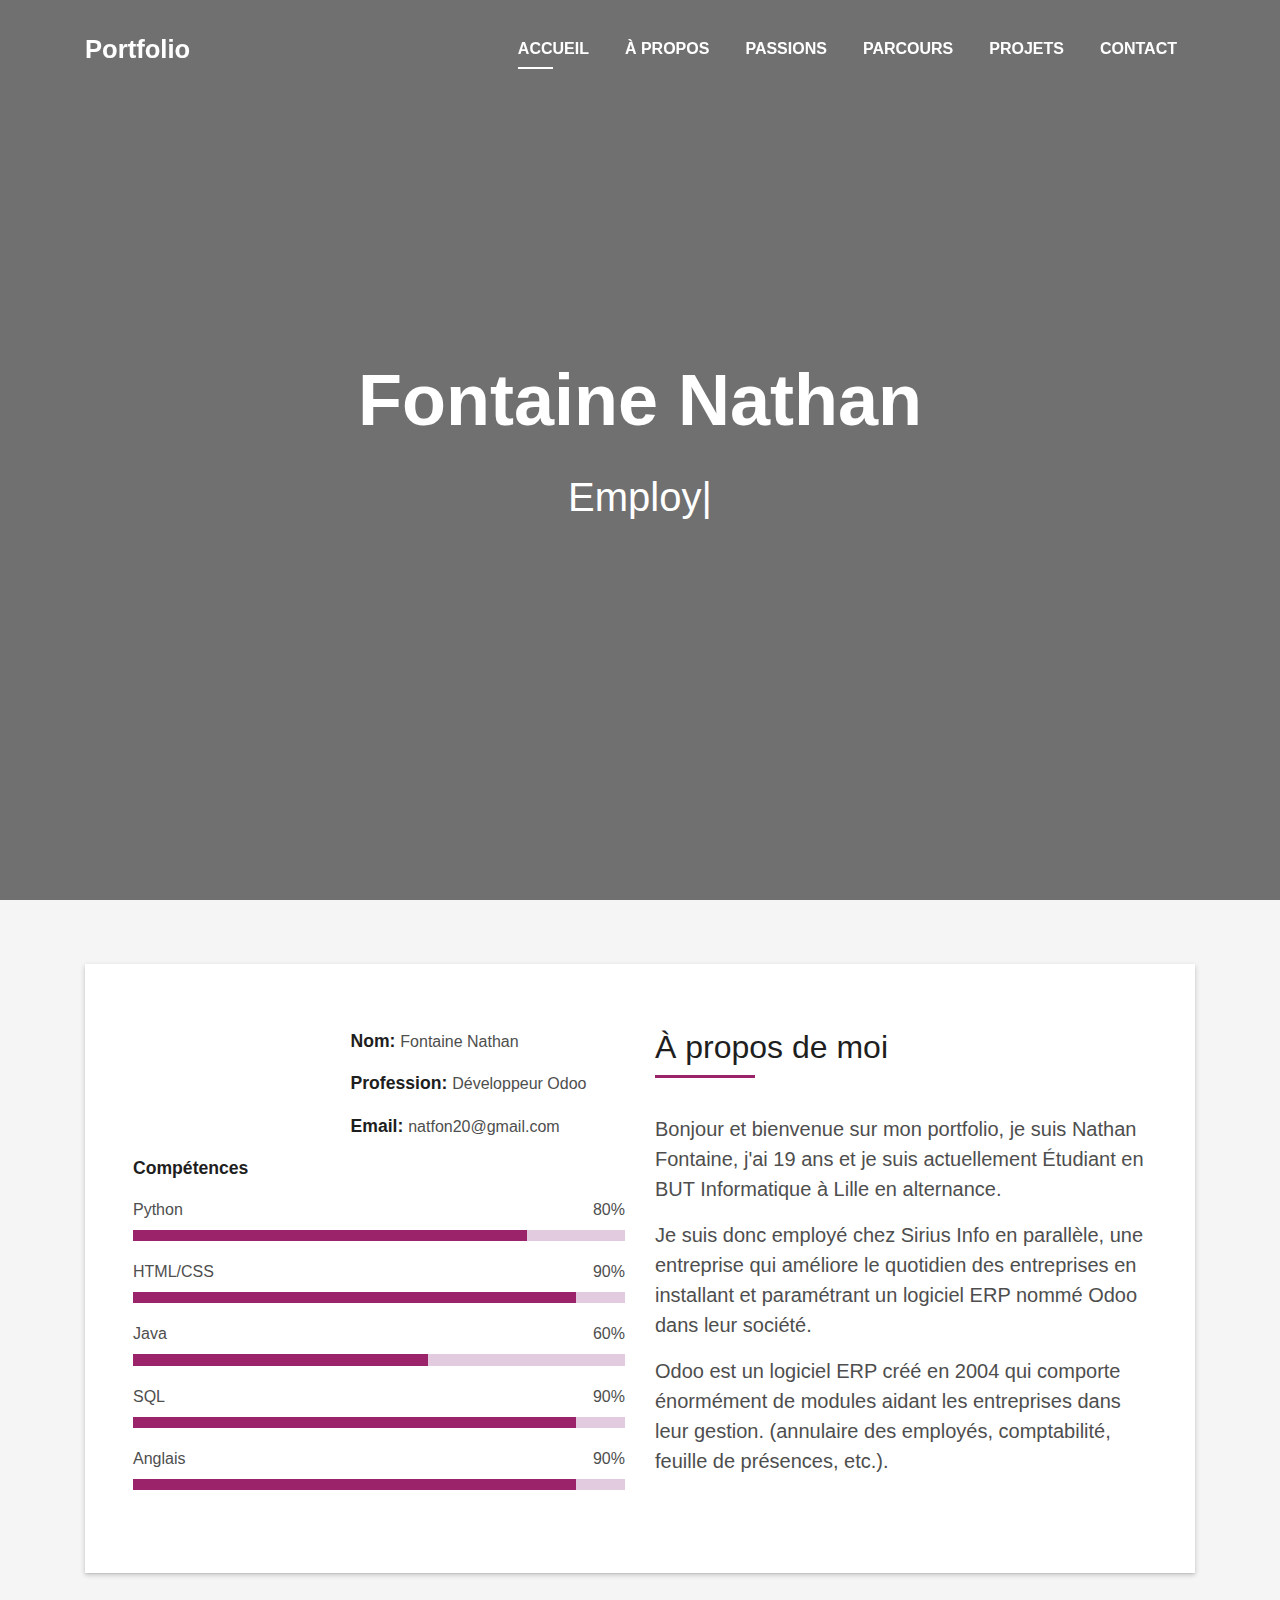
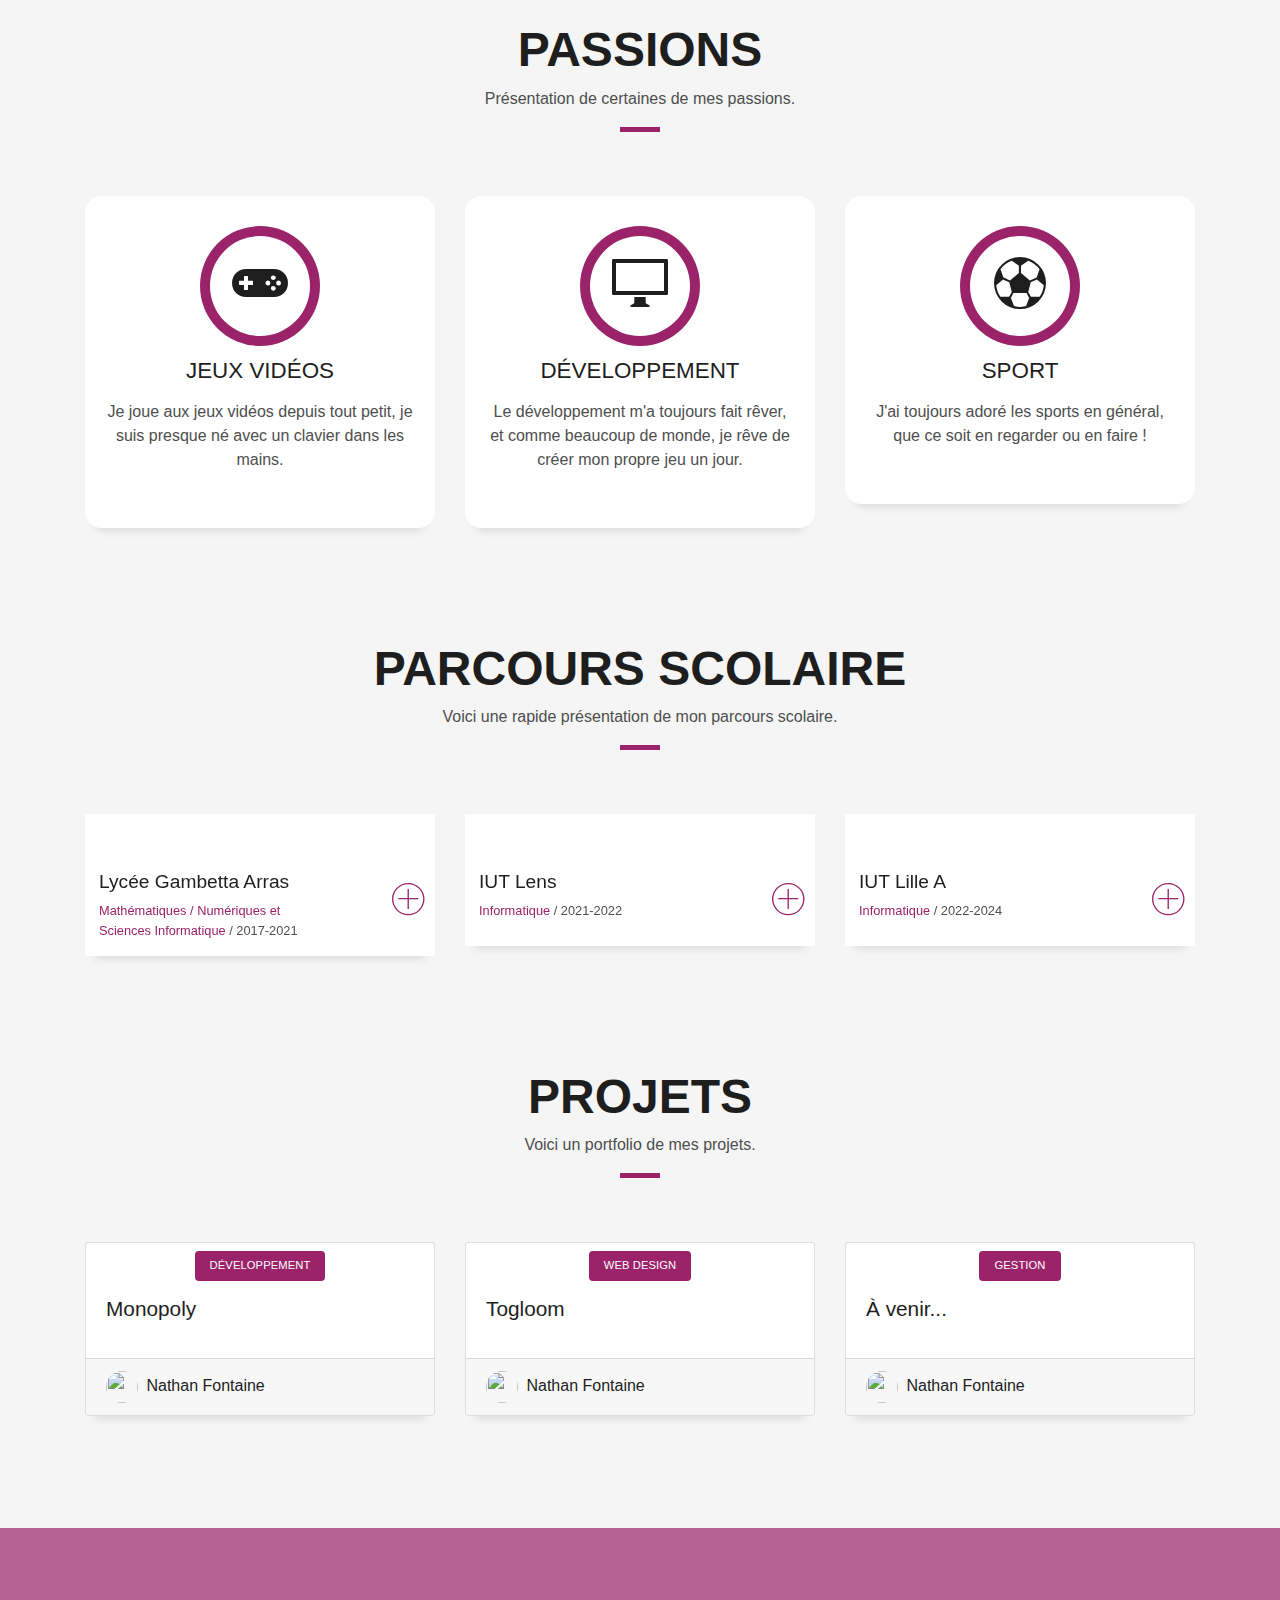
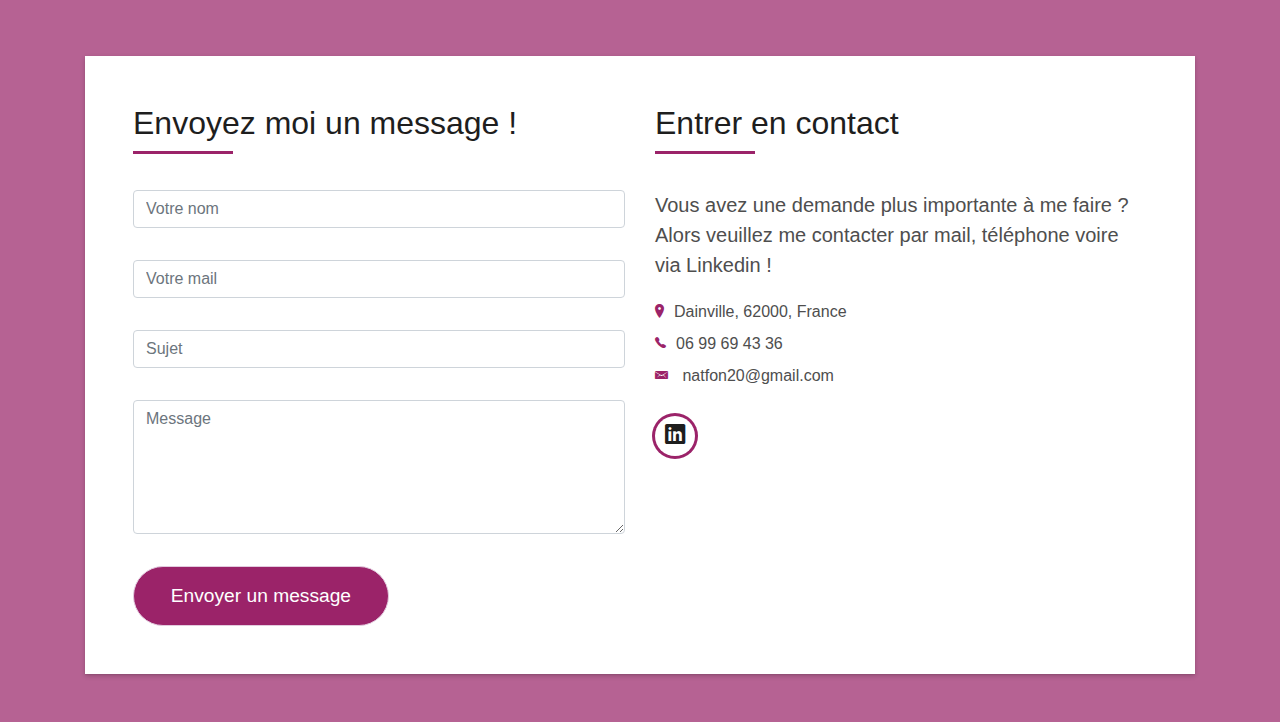
==== index.html @ 6828db35 "l" ====
<!DOCTYPE html>
<html lang="en">
<head>
  <meta charset="utf-8">
  <title>DevFolio Bootstrap Template</title>
  <meta content="width=device-width, initial-scale=1.0" name="viewport">
  <meta content="" name="keywords">
  <meta content="" name="description">

  <!-- Favicons -->
  <link href="img/favicon.png" rel="icon">
  <link href="img/apple-touch-icon.png" rel="apple-touch-icon">

  <!-- Bootstrap CSS File -->
  <link href="lib/bootstrap/css/bootstrap.min.css" rel="stylesheet">

  <!-- Libraries CSS Files -->
  <link href="lib/font-awesome/css/font-awesome.min.css" rel="stylesheet">
  <link href="lib/animate/animate.min.css" rel="stylesheet">
  <link href="lib/ionicons/css/ionicons.min.css" rel="stylesheet">
  <link href="lib/owlcarousel/assets/owl.carousel.min.css" rel="stylesheet">
  <link href="lib/lightbox/css/lightbox.min.css" rel="stylesheet">

  <!-- Main Stylesheet File -->
  <link href="css/style.css" rel="stylesheet">

  <!-- =======================================================
    Theme Name: DevFolio
    Theme URL: https://bootstrapmade.com/devfolio-bootstrap-portfolio-html-template/
    Author: BootstrapMade.com
    License: https://bootstrapmade.com/license/
  ======================================================= -->
</head>

<body id="page-top">

  <!--/ Nav Star /-->
  <nav class="navbar navbar-b navbar-trans navbar-expand-md fixed-top" id="mainNav">
    <div class="container">
      <a class="navbar-brand js-scroll" href="#page-top">Portfolio</a>
      <button class="navbar-toggler collapsed" type="button" data-toggle="collapse" data-target="#navbarDefault"
        aria-controls="navbarDefault" aria-expanded="false" aria-label="Toggle navigation">
        <span></span>
        <span></span>
        <span></span>
      </button>
      <div class="navbar-collapse collapse justify-content-end" id="navbarDefault">
        <ul class="navbar-nav">
          <li class="nav-item">
            <a class="nav-link js-scroll active" href="#home">Accueil</a>
          </li>
          <li class="nav-item">
            <a class="nav-link js-scroll" href="#about">À Propos</a>
          </li>
          <li class="nav-item">
            <a class="nav-link js-scroll" href="#service">Passions</a>
          </li>
          <li class="nav-item">
            <a class="nav-link js-scroll" href="#work">Parcours</a>
          </li>
          <li class="nav-item">
            <a class="nav-link js-scroll" href="#blog">Projets</a>
          </li>
          <li class="nav-item">
            <a class="nav-link js-scroll" href="#contact">Contact</a>
          </li>
        </ul>
      </div>
    </div>
  </nav>
  <!--/ Nav End /-->

  <!--/ Intro Skew Star /-->
  <div id="home" class="intro route bg-image" style="background-image: url(https://cdn.discordapp.com/attachments/1031648174995148841/1063215469194133614/zyro-image.png)">
    <div class="overlay-itro"></div>
    <div class="intro-content display-table">
      <div class="table-cell">
        <div class="container">
          <!--<p class="display-6 color-d">Hello, world!</p>-->
          <h1 class="intro-title mb-4">Fontaine Nathan</h1>
          <p class="intro-subtitle"><span class="text-slider-items">Employé chez Sirius Info,Développeur Back / Front sur Odoo,Étudiant en BUT Informatique</span><strong class="text-slider"></strong></p>
          <!-- <p class="pt-3"><a class="btn btn-primary btn js-scroll px-4" href="#about" role="button">Learn More</a></p> -->
        </div>
      </div>
    </div>
  </div>
  <!--/ Intro Skew End /-->

  <section id="about" class="about-mf sect-pt4 route">
    <div class="container">
      <div class="row">
        <div class="col-sm-12">
          <div class="box-shadow-full">
            <div class="row">
              <div class="col-md-6">
                <div class="row">
                  <div class="col-sm-6 col-md-5">
                    <div class="about-img">
                      <img src="https://cdn.discordapp.com/attachments/1031648174995148841/1062897314458509394/image.png" class="img-fluid rounded b-shadow-a" alt="">
                    </div>
                  </div>
                  <div class="col-sm-6 col-md-7">
                    <div class="about-info">
                      <p><span class="title-s">Nom: </span> <span>Fontaine Nathan</span></p>
                      <p><span class="title-s">Profession: </span> <span>Développeur Odoo</span></p>
                      <p><span class="title-s">Email: </span> <span>natfon20@gmail.com</span></p>
                    </div>
                  </div>
                </div>
                <div class="skill-mf">
                  <p class="title-s">Compétences</p>
                  <span>Python</span> <span class="pull-right">80%</span>
                  <div class="progress">
                    <div class="progress-bar" role="progressbar" style="width: 80%;" aria-valuenow="85" aria-valuemin="0"
                      aria-valuemax="100"></div>
                  </div>
                  <span>HTML/CSS</span> <span class="pull-right">90%</span>
                  <div class="progress">
                    <div class="progress-bar" role="progressbar" style="width: 90%" aria-valuenow="75" aria-valuemin="0"
                      aria-valuemax="100"></div>
                  </div>
                  <span>Java</span> <span class="pull-right">60%</span>
                  <div class="progress">
                    <div class="progress-bar" role="progressbar" style="width: 60%" aria-valuenow="50" aria-valuemin="0"
                      aria-valuemax="100"></div>
                  </div>
                  <span>SQL</span> <span class="pull-right">90%</span>
                  <div class="progress">
                    <div class="progress-bar" role="progressbar" style="width: 90%" aria-valuenow="90" aria-valuemin="0"
                      aria-valuemax="100"></div>
                  </div>
                  <span>Anglais</span> <span class="pull-right">90%</span>
                  <div class="progress">
                    <div class="progress-bar" role="progressbar" style="width: 90%" aria-valuenow="90" aria-valuemin="0"
                      aria-valuemax="100"></div>
                  </div>
                </div>
              </div>
              <div class="col-md-6">
                <div class="about-me pt-4 pt-md-0">
                  <div class="title-box-2">
                    <h5 class="title-left">
                      À propos de moi
                    </h5>
                  </div>
                  <p class="lead">
                    Bonjour et bienvenue sur mon portfolio, 
                    je suis Nathan Fontaine, j'ai 19 ans et je suis actuellement
                    Étudiant en BUT Informatique à Lille en alternance. 
                  </p>
                  <p class="lead">
                    Je suis donc employé chez Sirius Info en parallèle, une entreprise
                    qui améliore le quotidien des entreprises en installant et
                    paramétrant un logiciel ERP nommé Odoo dans leur société.
                  </p>
                  <p class="lead">
                    Odoo est un logiciel ERP créé en 2004 qui comporte énormément de
                    modules aidant les entreprises dans leur gestion. (annulaire des employés,
                    comptabilité, feuille de présences, etc.).
                  </p>
                </div>
              </div>
            </div>
          </div>
        </div>
      </div>
    </div>
  </section>

  <!--/ Section Services Star /-->
  <section id="service" class="services-mf route">
    <div class="container">
      <div class="row">
        <div class="col-sm-12">
          <div class="title-box text-center">
            <h3 class="title-a">
              Passions
            </h3>
            <p class="subtitle-a">
              Présentation de certaines de mes passions.
            </p>
            <div class="line-mf"></div>
          </div>
        </div>
      </div>
      <div class="row">
        <div class="col-md-4">
          <div class="service-box">
            <div class="service-ico">
              <span class="ico-circle"><i class="ion-ios-game-controller-a"></i></span>
            </div>
            <div class="service-content">
              <h2 class="s-title">Jeux vidéos</h2>
              <p class="s-description text-center">
                Je joue aux jeux vidéos depuis tout petit, 
                je suis presque né avec un clavier dans les mains.
              </p>
            </div>
          </div>
        </div>
        <div class="col-md-4">
          <div class="service-box">
            <div class="service-ico">
              <span class="ico-circle"><i class="ion-monitor"></i></span>
            </div>
            <div class="service-content">
              <h2 class="s-title">Développement</h2>
              <p class="s-description text-center">
                Le développement m'a toujours fait rêver, et comme beaucoup de monde,
                je rêve de créer mon propre jeu un jour.
              </p>
            </div>
          </div>
        </div>
        <div class="col-md-4">
          <div class="service-box">
            <div class="service-ico">
              <span class="ico-circle"><i class="ion-ios-football"></i></span>
            </div>
            <div class="service-content">
              <h2 class="s-title">Sport</h2>
              <p class="s-description text-center">
                J'ai toujours adoré les sports en général, que ce soit en regarder
                ou en faire !
              </p>
            </div>
          </div>
        </div>
      </div>
    </div>
  </section>
  <!--/ Section Services End /-->

  <!--/ Section Portfolio Star /-->
  <section id="work" class="portfolio-mf sect-pt4 route">
    <div class="container">
      <div class="row">
        <div class="col-sm-12">
          <div class="title-box text-center">
            <h3 class="title-a">
              Parcours Scolaire
            </h3>
            <p class="subtitle-a">
              Voici une rapide présentation de mon parcours scolaire.
            </p>
            <div class="line-mf"></div>
          </div>
        </div>
      </div>
      <div class="row">
        <div class="col-md-4">
          <div class="work-box">
            <a href="https://img.20mn.fr/-ZqCqYw8QwS3grLnc9WmMik/1200x768_lycee-gambetta-arras-calais" data-lightbox="gallery-mf">
              <div class="work-img">
                <img src="https://img.20mn.fr/-ZqCqYw8QwS3grLnc9WmMik/1200x768_lycee-gambetta-arras-calais" alt="" class="img-fluid">
              </div>
              <div class="work-content">
                <div class="row">
                  <div class="col-sm-8">
                    <h2 class="w-title">Lycée Gambetta Arras</h2>
                    <div class="w-more">
                      <span class="w-ctegory">Mathématiques / Numériques et Sciences Informatique</span> / <span class="w-date">2017-2021</span>
                    </div>
                  </div>
                  <div class="col-sm-4">
                    <div class="w-like">
                      <span class="ion-ios-plus-outline"></span>
                    </div>
                  </div>
                </div>
              </div>
            </a>
          </div>
        </div>
        <div class="col-md-4">
          <div class="work-box">
            <a href="https://imgs.search.brave.com/FTv7Il92l93I2EyMqjix-lIztiDOAu_Pe4kvJMWkixw/rs:fit:1200:759:1/g:ce/aHR0cHM6Ly9sdmRu/ZW5nLnJvc3NlbGNk/bi5uZXQvc2l0ZXMv/ZGVmYXVsdC9maWxl/cy9kcGlzdHlsZXNf/djIvZW5hXzE2Xzlf/ZXh0cmFfYmlnLzIw/MTkvMTAvMjkvbm9k/ZV82NTgzMTAvNDIw/ODQyMjUvcHVibGlj/LzIwMTkvMTAvMjkv/Qjk3MjE0MDM1Njda/LjFfMjAxOTEwMjkx/NDIxNTdfMDAwJTJC/RzNTRVBWMkhNLjMt/MC5qcGc_aXRvaz1Y/MUZ2cGRuYzE1NzIz/NTUzNzE" data-lightbox="gallery-mf">
              <div class="work-img">
                <img src="https://imgs.search.brave.com/FTv7Il92l93I2EyMqjix-lIztiDOAu_Pe4kvJMWkixw/rs:fit:1200:759:1/g:ce/aHR0cHM6Ly9sdmRu/ZW5nLnJvc3NlbGNk/bi5uZXQvc2l0ZXMv/ZGVmYXVsdC9maWxl/cy9kcGlzdHlsZXNf/djIvZW5hXzE2Xzlf/ZXh0cmFfYmlnLzIw/MTkvMTAvMjkvbm9k/ZV82NTgzMTAvNDIw/ODQyMjUvcHVibGlj/LzIwMTkvMTAvMjkv/Qjk3MjE0MDM1Njda/LjFfMjAxOTEwMjkx/NDIxNTdfMDAwJTJC/RzNTRVBWMkhNLjMt/MC5qcGc_aXRvaz1Y/MUZ2cGRuYzE1NzIz/NTUzNzE" alt="" class="img-fluid">
              </div>
              <div class="work-content">
                <div class="row">
                  <div class="col-sm-8">
                    <h2 class="w-title">IUT Lens</h2>
                    <div class="w-more">
                      <span class="w-ctegory">Informatique</span> / <span class="w-date">2021-2022</span>
                    </div>
                  </div>
                  <div class="col-sm-4">
                    <div class="w-like">
                      <span class="ion-ios-plus-outline"></span>
                    </div>
                  </div>
                </div>
              </div>
            </a>
          </div>
        </div>
        <div class="col-md-4">
          <div class="work-box">
            <a href="https://imgs.search.brave.com/XkQW5483k-RhORF0cvmTSHYy7cONCKfYchQ3ZoWZWO8/rs:fit:766:398:1/g:ce/aHR0cHM6Ly9hbm51/YWlyZS1lY29sZXMt/c2FudGUtc29jaWFs/LmFkZWNjb21lZGlj/YWwuZnIvdXBsb2Fk/cy9hbGxfcGhvdG8v/NTI4LmpwZw" data-lightbox="gallery-mf">
              <div class="work-img">
                <img src="https://imgs.search.brave.com/XkQW5483k-RhORF0cvmTSHYy7cONCKfYchQ3ZoWZWO8/rs:fit:766:398:1/g:ce/aHR0cHM6Ly9hbm51/YWlyZS1lY29sZXMt/c2FudGUtc29jaWFs/LmFkZWNjb21lZGlj/YWwuZnIvdXBsb2Fk/cy9hbGxfcGhvdG8v/NTI4LmpwZw" alt="" class="img-fluid">
              </div>
              <div class="work-content">
                <div class="row">
                  <div class="col-sm-8">
                    <h2 class="w-title">IUT Lille A</h2>
                    <div class="w-more">
                      <span class="w-ctegory">Informatique</span> / <span class="w-date">2022-2024</span>
                    </div>
                  </div>
                  <div class="col-sm-4">
                    <div class="w-like">
                      <span class="ion-ios-plus-outline"></span>
                    </div>
                  </div>
                </div>
              </div>
            </a>
          </div>
        </div>
      </div>
    </div>
  </section>
  <!--/ Section Portfolio End /-->


  <!--/ Section Blog Star /-->
  <section id="blog" class="blog-mf sect-pt4 route">
    <div class="container">
      <div class="row">
        <div class="col-sm-12">
          <div class="title-box text-center">
            <h3 class="title-a">
              Projets
            </h3>
            <p class="subtitle-a">
              Voici un portfolio de mes projets.
            </p>
            <div class="line-mf"></div>
          </div>
        </div>
      </div>
      <div class="row">
        <div class="col-md-4">
          <div class="card card-blog">
            <div class="card-img">
              <a href="https://www.youtube.com/watch?v=dQw4w9WgXcQ"><img src="https://c4.wallpaperflare.com/wallpaper/936/580/47/game-monopoly-wallpaper-preview.jpg" alt="" class="img-fluid"></a>
            </div>
            <div class="card-body">
              <div class="card-category-box">
                <div class="card-category">
                  <h6 class="category">Développement</h6>
                </div>
              </div>
              <h3 class="card-title"><a href="https://www.youtube.com/watch?v=dQw4w9WgXcQ">Monopoly</a></h3>
              <p class="card-description">
                
              </p>
            </div>
            <div class="card-footer">
              <div class="post-author">
                <a href="#">
                  <img src="https://cdn.discordapp.com/attachments/1031648174995148841/1062897314458509394/image.png" alt="" class="avatar rounded-circle">
                  <span class="author">Nathan Fontaine</span>
                </a>
              </div>
            </div>
          </div>
        </div>
        <div class="col-md-4">
          <div class="card card-blog">
            <div class="card-img">
              <a href="https://www.youtube.com/watch?v=dQw4w9WgXcQ"><img src="https://cdn.discordapp.com/attachments/1031648174995148841/1063234528795164702/Untitled.png" alt="" class="img-fluid"></a>
            </div>
            <div class="card-body">
              <div class="card-category-box">
                <div class="card-category">
                  <h6 class="category">Web Design</h6>
                </div>
              </div>
              <h3 class="card-title"><a href="https://www.youtube.com/watch?v=dQw4w9WgXcQ">Togloom</a></h3>
              <p class="card-description">
                
              </p>
            </div>
            <div class="card-footer">
              <div class="post-author">
                <a href="#">
                  <img src="https://cdn.discordapp.com/attachments/1031648174995148841/1062897314458509394/image.png" alt="" class="avatar rounded-circle">
                  <span class="author">Nathan Fontaine</span>
                </a>
              </div>
            </div>
          </div>
        </div>
        <div class="col-md-4">
          <div class="card card-blog">
            <div class="card-img">
              <a href="https://www.youtube.com/watch?v=dQw4w9WgXcQ"><img src="https://static.nationalgeographic.fr/files/styles/image_3200/public/8cfb252101c546c0b9897b8b794e1304.jpeg?w=1600&h=900" alt="" class="img-fluid"></a>
            </div>
            <div class="card-body">
              <div class="card-category-box">
                <div class="card-category">
                  <h6 class="category">Gestion</h6>
                </div>
              </div>
              <h3 class="card-title"><a href="https://www.youtube.com/watch?v=dQw4w9WgXcQ">À venir...</a></h3>
              <p class="card-description">
                
              </p>
            </div>
            <div class="card-footer">
              <div class="post-author">
                <a href="#">
                  <img src="https://cdn.discordapp.com/attachments/1031648174995148841/1062897314458509394/image.png" alt="" class="avatar rounded-circle">
                  <span class="author">Nathan Fontaine</span>
                </a>
              </div>
            </div>
          </div>
        </div>
      </div>
    </div>
  </section>
  <!--/ Section Blog End /-->

  <!--/ Section Contact-Footer Star /-->
  <section class="paralax-mf footer-paralax bg-image sect-mt4 route" style="background-image: url(https://wallpapers.com/images/hd/minecraft-steve-in-grass-field-hd-c0tnn1a90t8nbk38.jpg)">
    <div class="overlay-mf"></div>
    <div class="container">
      <div class="row">
        <div class="col-sm-12">
          <div class="contact-mf">
            <div id="contact" class="box-shadow-full">
              <div class="row">
                <div class="col-md-6">
                  <div class="title-box-2">
                    <h5 class="title-left">
                      Envoyez moi un message !
                    </h5>
                  </div>
                  <div>
                      <form action="" method="post" role="form" class="contactForm">
                      <div id="sendmessage">Votre message a été envoyé, merci !</div>
                      <div id="errormessage"></div>
                      <div class="row">
                        <div class="col-md-12 mb-3">
                          <div class="form-group">
                            <input type="text" name="name" class="form-control" id="name" placeholder="Votre nom" data-rule="minlen:4" data-msg="Veuillez entrer au moins 4 caractères" />
                            <div class="validation"></div>
                          </div>
                        </div>
                        <div class="col-md-12 mb-3">
                          <div class="form-group">
                            <input type="email" class="form-control" name="email" id="email" placeholder="Votre mail" data-rule="email" data-msg="Veuillez entrer un mail valide" />
                            <div class="validation"></div>
                          </div>
                        </div>
                        <div class="col-md-12 mb-3">
                            <div class="form-group">
                              <input type="text" class="form-control" name="subject" id="subject" placeholder="Sujet" data-rule="minlen:4" data-msg="Veuillez entrer au moins 8 caractères" />
                              <div class="validation"></div>
                            </div>
                        </div>
                        <div class="col-md-12 mb-3">
                          <div class="form-group">
                            <textarea class="form-control" name="message" rows="5" data-rule="required" data-msg="Veuillez écrire quelque chose" placeholder="Message"></textarea>
                            <div class="validation"></div>
                          </div>
                        </div>
                        <div class="col-md-12">
                          <button type="submit" class="button button-a button-big button-rouded">Envoyer un message</button>
                        </div>
                      </div>
                    </form>
                  </div>
                </div>
                <div class="col-md-6">
                  <div class="title-box-2 pt-4 pt-md-0">
                    <h5 class="title-left">
                      Entrer en contact
                    </h5>
                  </div>
                  <div class="more-info">
                    <p class="lead">
                      Vous avez une demande plus importante à me faire ?
                      Alors veuillez me contacter par mail, téléphone voire via Linkedin !
                    </p>
                    <ul class="list-ico">
                      <li><span class="ion-ios-location"></span>Dainville, 62000, France</li>
                      <li><span class="ion-ios-telephone"></span>06 99 69 43 36</li>
                      <li><span class="ion-email"></span> natfon20@gmail.com</li>
                    </ul>
                  </div>
                  <div class="socials">
                    <ul>
                      <li><a href="https://www.linkedin.com/in/nathan-fontaine-027906228/"><span class="ico-circle"><i class="ion-social-linkedin"></i></span></a></li>
                    </ul>
                  </div>
                </div>
              </div>
            </div>
          </div>
        </div>
      </div>
    </div>
  </section>
  <!--/ Section Contact-footer End /-->

  <a href="#" class="back-to-top"><i class="fa fa-chevron-up"></i></a>
  <div id="preloader"></div>

  <!-- JavaScript Libraries -->
  <script src="lib/jquery/jquery.min.js"></script>
  <script src="lib/jquery/jquery-migrate.min.js"></script>
  <script src="lib/popper/popper.min.js"></script>
  <script src="lib/bootstrap/js/bootstrap.min.js"></script>
  <script src="lib/easing/easing.min.js"></script>
  <script src="lib/counterup/jquery.waypoints.min.js"></script>
  <script src="lib/counterup/jquery.counterup.js"></script>
  <script src="lib/owlcarousel/owl.carousel.min.js"></script>
  <script src="lib/lightbox/js/lightbox.min.js"></script>
  <script src="lib/typed/typed.min.js"></script>
  <!-- Contact Form JavaScript File -->
  <script src="contactform/contactform.js"></script>

  <!-- Template Main Javascript File -->
  <script src="js/main.js"></script>

</body>
</html>
---- css/style.css ----
/*
  Theme Name: DevFolio
  Theme URL: https://bootstrapmade.com/devfolio-bootstrap-portfolio-html-template/
  Author: BootstrapMade.com
  License: https://bootstrapmade.com/license/
*/

/*======================================
//--//-->   STYLES GENERALES
======================================*/

body {
  background-color: #f5f5f5;
  color: #4e4e4e;
}

h1,
h2,
h3,
h4,
h5,
h6 {
  color: #1e1e1e;
}

a {
  color: #1e1e1e;
  transition: all 0.5s ease-in-out;
}

a:hover {
  color: #9b2369;
  text-decoration: none;
  transition: all 0.5s ease-in-out;
}

.p-r {
  position: relative;
}

.color-a {
  color: #9b2369;
}

.color-d {
  color: #f5f5f5;
}

.color-text-a {
  color: #4e4e4e;
}

.box-shadow,
.paralax-mf,
.service-box,
.work-box,
.card-blog {
  box-shadow: 0 13px 8px -10px rgba(0, 0, 0, 0.1);
}

.box-shadow-a,
.button:hover {
  box-shadow: 0 0 0 4px #e2cbde;
}

.display-5 {
  font-size: 2.5rem;
  font-weight: 300;
  line-height: 1.1;
}

.display-6 {
  font-size: 2rem;
  font-weight: 300;
  line-height: 1.1;
}

.avatar {
  width: 32px;
  height: 32px;
  margin-right: 4px;
  overflow: hidden;
}

.bg-image {
  background-repeat: no-repeat;
  background-attachment: fixed;
  background-size: cover;
  background-position: center center;
}

.overlay-mf {
  background-color: #9b2369;
}

.overlay-mf {
  position: absolute;
  top: 0;
  left: 0px;
  padding: 0;
  height: 100%;
  width: 100%;
  opacity: .7;
}

.paralax-mf {
  position: relative;
  padding: 8rem 0;
}

.display-table {
  width: 100%;
  height: 100%;
  display: table;
}

.table-cell {
  display: table-cell;
  vertical-align: middle;
}

/*--/ Sections /--*/

.sect-4 {
  padding: 4rem 0;
}

.sect-pt4 {
  padding-top: 4rem;
}

.sect-mt4 {
  margin-top: 4rem;
}

/*--/ Title s /--*/

.title-s {
  font-weight: 600;
  color: #1e1e1e;
  font-size: 1.1rem;
}

/*--/ Title A /--*/

.title-box {
  margin-bottom: 4rem;
}

.title-a {
  font-size: 3rem;
  font-weight: bold;
  text-transform: uppercase;
}

.subtitle-a {
  color: #4e4e4e;
}

.line-mf {
  width: 40px;
  height: 5px;
  background-color: #9b2369;
  margin: 0 auto;
}

/*--/ Title Left /--*/

.title-box-2 {
  margin-bottom: 3rem;
}

.title-left {
  font-size: 2rem;
  position: relative;
}

.title-left:before {
  content: '';
  position: absolute;
  height: 3px;
  background-color: #9b2369;
  width: 100px;
  bottom: -12px;
}

/*------/ Box /------*/

.box-pl2 {
  padding-left: 2rem;
}

.box-shadow-full {
  padding: 3rem 1.25rem;
  position: relative;
  background-color: #fff;
  margin-bottom: 3rem;
  z-index: 2;
  box-shadow: 0 1px 1px 0 rgba(0, 0, 0, 0.06), 0 2px 5px 0 rgba(0, 0, 0, 0.2);
}

/*------/ Socials /------*/

.socials {
  padding: 1.5rem 0;
}

.socials ul li {
  display: inline-block;
}

.socials .ico-circle {
  height: 40px;
  width: 40px;
  font-size: 1.7rem;
  border-radius: 50%;
  line-height: 1.4;
  margin: 0 15px 0 0;
  box-shadow: 0 0 0 3px #9b2369;
  transition: all 500ms ease;
}

.socials .ico-circle:hover {
  background-color: #9b2369;
  color: #fff;
  box-shadow: 0 0 0 3px #e2cbde;
  transition: all 500ms ease;
}

/*------/ Ul resect /------*/

.ul-resect,
.socials ul,
.list-ico,
.blog-wrapper .post-meta ul,
.box-comments .list-comments,
.widget-sidebar .list-sidebar,
.widget-tags ul {
  list-style: none;
  padding-left: 0;
  margin-bottom: 0;
}

.list-ico {
  line-height: 2;
}

.list-ico span {
  color: #9b2369;
  margin-right: 10px;
}

/*------/ Ico Circle /------*/

.ico-circle {
  height: 100px;
  width: 100px;
  font-size: 2rem;
  border-radius: 50%;
  line-height: 1.55;
  margin: 0 auto;
  text-align: center;
  box-shadow: 0 0 0 10px #9b2369;
  display: block;
}

/*------/ Owl Carousel /------*/

.owl-theme .owl-dots {
  text-align: center;
  margin-top: 18px;
}

.owl-theme .owl-dots .owl-dot {
  display: inline-block;
}

.owl-theme .owl-dots .owl-dot span {
  width: 18px;
  height: 7px;
  margin: 5px 5px;
  background: #e2cbde;
  border: 0px solid #e2cbde;
  display: block;
  transition: all 0.6s ease-in-out;
  cursor: pointer;
}

.owl-theme .owl-dots .owl-dot:hover span {
  background-color: #e2cbde;
}

.owl-theme .owl-dots .owl-dot.active span {
  background-color: #1B1B1B;
  width: 25px;
}

/*--/ Scrolltop s /--*/

.scrolltop-mf {
  position: relative;
  display: none;
}

.scrolltop-mf span {
  z-index: 999;
  position: fixed;
  width: 42px;
  height: 42px;
  background-color: #9b2369;
  opacity: .7;
  font-size: 1.6rem;
  line-height: 1.5;
  text-align: center;
  color: #fff;
  top: auto;
  left: auto;
  right: 30px;
  bottom: 50px;
  cursor: pointer;
  border-radius: 50%;
}

/* Back to top button */

.back-to-top {
  position: fixed;
  display: none;
  background: #9b2369;
  color: #fff;
  width: 44px;
  height: 44px;
  text-align: center;
  line-height: 1;
  font-size: 16px;
  border-radius: 50%;
  right: 15px;
  bottom: 15px;
  transition: background 0.5s;
  z-index: 11;
}

.back-to-top i {
  padding-top: 12px;
  color: #fff;
}

/* Prelaoder */

#preloader {
  position: fixed;
  top: 0;
  left: 0;
  right: 0;
  bottom: 0;
  z-index: 9999;
  overflow: hidden;
  background: #fff;
}

#preloader:before {
  content: "";
  position: fixed;
  top: calc(50% - 30px);
  left: calc(50% - 30px);
  border: 6px solid #f2f2f2;
  border-top: 6px solid #9b2369;
  border-radius: 50%;
  width: 60px;
  height: 60px;
  -webkit-animation: animate-preloader 1s linear infinite;
  animation: animate-preloader 1s linear infinite;
}

@-webkit-keyframes animate-preloader {
  0% {
    -webkit-transform: rotate(0deg);
    transform: rotate(0deg);
  }

  100% {
    -webkit-transform: rotate(360deg);
    transform: rotate(360deg);
  }
}

@keyframes animate-preloader {
  0% {
    -webkit-transform: rotate(0deg);
    transform: rotate(0deg);
  }

  100% {
    -webkit-transform: rotate(360deg);
    transform: rotate(360deg);
  }
}

/*======================================
//--//-->   NAVBAR
======================================*/

.navbar-b {
  transition: all .5s ease-in-out;
  background-color: transparent;
  padding-top: 1.563rem;
  padding-bottom: 1.563rem;
}

.navbar-b.navbar-reduce {
  box-shadow: 0px 6px 9px 0px rgba(0, 0, 0, 0.06);
}

.navbar-b.navbar-trans .nav-item,
.navbar-b.navbar-reduce .nav-item {
  position: relative;
  padding-right: 10px;
  padding-left: 0;
}

.navbar-b.navbar-trans .nav-link,
.navbar-b.navbar-reduce .nav-link {
  color: #fff;
  text-transform: uppercase;
  font-weight: 600;
}

.navbar-b.navbar-trans .nav-link:before,
.navbar-b.navbar-reduce .nav-link:before {
  content: '';
  position: absolute;
  margin-left: 0px;
  width: 0%;
  bottom: 0;
  left: 0;
  height: 2px;
  transition: all 500ms ease;
}

.navbar-b.navbar-trans .nav-link:hover,
.navbar-b.navbar-reduce .nav-link:hover {
  color: #1B1B1B;
}

.navbar-b.navbar-trans .nav-link:hover:before,
.navbar-b.navbar-reduce .nav-link:hover:before {
  width: 35px;
}

.navbar-b.navbar-trans .show > .nav-link:before,
.navbar-b.navbar-trans .active > .nav-link:before,
.navbar-b.navbar-trans .nav-link.show:before,
.navbar-b.navbar-trans .nav-link.active:before,
.navbar-b.navbar-reduce .show > .nav-link:before,
.navbar-b.navbar-reduce .active > .nav-link:before,
.navbar-b.navbar-reduce .nav-link.show:before,
.navbar-b.navbar-reduce .nav-link.active:before {
  width: 35px;
}

.navbar-b.navbar-trans .nav-link:before {
  background-color: #fff;
}

.navbar-b.navbar-trans .nav-link:hover {
  color: #fff;
}

.navbar-b.navbar-trans .show > .nav-link,
.navbar-b.navbar-trans .active > .nav-link,
.navbar-b.navbar-trans .nav-link.show,
.navbar-b.navbar-trans .nav-link.active {
  color: #fff;
}

.navbar-b.navbar-reduce {
  transition: all .5s ease-in-out;
  background-color: #fff;
  padding-top: 15px;
  padding-bottom: 15px;
}

.navbar-b.navbar-reduce .nav-link {
  color: #9b2369;
}

.navbar-b.navbar-reduce .nav-link:before {
  background-color: #9b2369;
}

.navbar-b.navbar-reduce .nav-link:hover {
  color: #9b2369;
}

.navbar-b.navbar-reduce .show > .nav-link,
.navbar-b.navbar-reduce .active > .nav-link,
.navbar-b.navbar-reduce .nav-link.show,
.navbar-b.navbar-reduce .nav-link.active {
  color: #9b2369;
}

.navbar-b.navbar-reduce .navbar-brand {
  color: #9b2369;
}

.navbar-b.navbar-reduce .navbar-toggler span {
  background-color: #1B1B1B;
}

.navbar-b .navbar-brand {
  color: #fff;
  font-size: 1.6rem;
  font-weight: 600;
}

.navbar-b .navbar-nav .dropdown-item.show .dropdown-menu,
.navbar-b .dropdown.show .dropdown-menu,
.navbar-b .dropdown-btn.show .dropdown-menu {
  -webkit-transform: translate3d(0px, 0px, 0px);
  transform: translate3d(0px, 0px, 0px);
  visibility: visible !important;
}

.navbar-b .dropdown-menu {
  margin: 1.12rem 0 0;
  border-radius: 0;
}

.navbar-b .dropdown-menu .dropdown-item {
  padding: .7rem 1.7rem;
  transition: all 500ms ease;
}

.navbar-b .dropdown-menu .dropdown-item:hover {
  background-color: #9b2369;
  color: #fff;
  transition: all 500ms ease;
}

.navbar-b .dropdown-menu .dropdown-item.active {
  background-color: #9b2369;
}

/*--/ Hamburger Navbar /--*/

.navbar-toggler {
  position: relative;
}

.navbar-toggler:focus,
.navbar-toggler:active {
  outline: 0;
}

.navbar-toggler span {
  display: block;
  background-color: #fff;
  height: 3px;
  width: 25px;
  margin-top: 4px;
  margin-bottom: 4px;
  -webkit-transform: rotate(0deg);
  transform: rotate(0deg);
  left: 0;
  opacity: 1;
}

.navbar-toggler span:nth-child(1),
.navbar-toggler span:nth-child(3) {
  transition: -webkit-transform .35s ease-in-out;
  transition: transform .35s ease-in-out;
  transition: transform .35s ease-in-out, -webkit-transform .35s ease-in-out;
}

.navbar-toggler:not(.collapsed) span:nth-child(1) {
  position: absolute;
  left: 12px;
  top: 10px;
  -webkit-transform: rotate(135deg);
  transform: rotate(135deg);
  opacity: 0.9;
}

.navbar-toggler:not(.collapsed) span:nth-child(2) {
  height: 12px;
  visibility: hidden;
  background-color: transparent;
}

.navbar-toggler:not(.collapsed) span:nth-child(3) {
  position: absolute;
  left: 12px;
  top: 10px;
  -webkit-transform: rotate(-135deg);
  transform: rotate(-135deg);
  opacity: 0.9;
}

/*======================================
//--//-->   INTRO
======================================*/

.intro {
  height: 100vh;
  position: relative;
  color: #fff;
}

.intro .intro-content {
  text-align: center;
  position: absolute;
}

.intro .overlay-itro {
  background-color: rgba(0, 0, 0, 0.6);
  position: absolute;
  top: 0;
  left: 0px;
  padding: 0;
  height: 100%;
  width: 100%;
  opacity: .9;
}

.intro .intro-title {
  color: #fff;
  font-weight: 600;
  font-size: 3rem;
}

.intro .intro-subtitle {
  font-size: 1.5rem;
  font-weight: 300;
}

.intro .text-slider-items {
  display: none;
}

.intro-single {
  height: 350px;
}

.intro-single .intro-content {
  margin-top: 30px;
}

.intro-single .intro-title {
  text-transform: uppercase;
  font-size: 3rem;
}

.intro-single .breadcrumb {
  background-color: transparent;
  color: #9b2369;
}

.intro-single .breadcrumb .breadcrumb-item:before {
  color: #e2cbde;
}

.intro-single .breadcrumb .breadcrumb-item.active {
  color: #e2cbde;
}

.intro-single .breadcrumb a {
  color: #fff;
}

/*======================================
//--//-->   ABOUT
======================================*/

.about-mf .box-shadow-full {
  padding-top: 4rem;
  padding-bottom: 4rem;
}

.about-mf .about-img {
  margin-bottom: 2rem;
}

.about-mf .about-img img {
  margin-left: 10px;
}

.skill-mf span {
  color: #4e4e4e;
}

.skill-mf .progress {
  background-color: #e2cbde;
  margin: .5rem 0 1.2rem 0;
  border-radius: 0;
  height: .7rem;
}

.skill-mf .progress .progress-bar {
  height: .7rem;
  background-color: #9b2369;
}

/*======================================
//--//-->   SERVICES
======================================*/

.service-box {
  background-color: #fff;
  padding: 2.5rem 1.3rem;
  border-radius: 1rem;
  margin-bottom: 3rem;
}

.service-box:hover .ico-circle {
  transition: all 500ms ease;
  color: #fff;
  background-color: #9b2369;
  box-shadow: 0 0 0 10px #e2cbde;
}

.service-box .service-ico {
  margin-bottom: 1rem;
  color: #1e1e1e;
}

.service-box .ico-circle {
  transition: all 500ms ease;
  font-size: 4rem;
}

.service-box .s-title {
  font-size: 1.4rem;
  text-transform: uppercase;
  text-align: center;
  padding: .4rem 0;
}

.service-box .s-description {
  color: #4e4e4e;
}

/*======================================
//--//-->   COUNTER
======================================*/

.counter-box {
  color: #fff;
  text-align: center;
}

.counter-ico {
  margin-bottom: 1rem;
}

.counter-ico .ico-circle {
  height: 60px;
  width: 60px;
  line-height: 1.8;
  box-shadow: 0 0 0 10px #e2cbde;
}

.counter-num .counter {
  font-size: 2rem;
  margin-bottom: 0;
}

/*======================================
//--//-->   PORTFOLIO
======================================*/

.work-box {
  margin-bottom: 3rem;
  -webkit-backface-visibility: hidden;
  backface-visibility: hidden;
  background-color: #fff;
}

.work-box:hover img {
  -webkit-transform: scale(1.3);
  transform: scale(1.3);
}

.work-img {
  display: block;
  overflow: hidden;
}

.work-img img {
  transition: all 1s;
}

.work-content {
  padding: 2rem 3% 1rem 4%;
}

.work-content .w-more {
  color: #4e4e4e;
  font-size: .8rem;
}

.work-content .w-more .w-ctegory {
  color: #9b2369;
}

.work-content .w-like {
  font-size: 2.5rem;
  color: #9b2369;
  float: right;
}

.work-content .w-like a {
  color: #9b2369;
}

.work-content .w-like .num-like {
  font-size: .7rem;
}

.w-title {
  font-size: 1.2rem;
}

/*======================================
//--//-->   TESTIMONIALS
======================================*/

.testimonials .owl-carousel .owl-item img {
  width: auto;
}

.testimonial-box {
  color: #fff;
  text-align: center;
}

.testimonial-box .author-test {
  margin-top: 1rem;
}

.testimonial-box .author-test img {
  margin: 0 auto;
}

.testimonial-box .author {
  color: #fff;
  text-transform: uppercase;
  font-weight: 600;
  margin: 1rem 0;
  display: block;
  font-size: 1.4rem;
}

.testimonial-box .comit {
  font-size: 2rem;
  color: #9b2369;
  background-color: #fff;
  width: 52px;
  height: 52px;
  display: block;
  margin: 0 auto;
  border-radius: 50%;
  line-height: 1.6;
}

/*======================================
//--//-->   BLOG
======================================*/

.card-blog .card-body {
  position: relative;
}

.card-blog .card-category-box {
  position: absolute;
  text-align: center;
  top: -16px;
  left: 15px;
  right: 15px;
  line-height: 25px;
  overflow: hidden;
}

.card-blog .card-category {
  display: inline-block;
  color: #fff;
  padding: 0 15px 5px;
  overflow: hidden;
  background-color: #9b2369;
  border-radius: 4px;
}

.card-blog .card-category .category {
  color: #fff;
  display: inline-block;
  text-transform: uppercase;
  font-size: .7rem;
  letter-spacing: .1px;
  margin-bottom: 0;
}

.card-blog .card-title {
  font-size: 1.3rem;
  margin-top: .6rem;
}

.card-blog .card-description {
  color: #4e4e4e;
}

.card-blog .post-author {
  display: inline-block;
}

.card-blog .post-date {
  color: #4e4e4e;
  display: inline-block;
  float: right;
}

/*======================================
//--//-->   BLOG-SINGLE
======================================*/

.post-box,
.form-comments,
.box-comments,
.widget-sidebar {
  padding: 2rem;
  background-color: #fff;
  margin-bottom: 3rem;
}

.blog-wrapper .article-title {
  font-size: 1.5rem;
}

.blog-wrapper .post-meta {
  margin: 1rem 0;
}

.blog-wrapper .post-meta ul {
  border-left: 4px solid #9b2369;
  margin-top: 1rem;
}

.blog-wrapper .post-meta ul li {
  display: inline-block;
  margin-left: 15px;
}

.blog-wrapper .post-meta ul a {
  color: #9b2369;
}

.blog-wrapper .post-meta ul span {
  color: #1e1e1e;
}

.blog-wrapper .blockquote {
  border-left: 4px solid #9b2369;
  padding: 18px;
  font-style: italic;
}

/*------/ Comments /------*/

.box-comments .list-comments li {
  padding-bottom: 40px;
}

.box-comments .list-comments .comment-avatar {
  display: table-cell;
  vertical-align: top;
}

.box-comments .list-comments .comment-avatar img {
  width: 80px;
  height: 80px;
}

.box-comments .list-comments .comment-author {
  font-size: 1.3rem;
}

.box-comments .list-comments .comment-details {
  display: table-cell;
  vertical-align: top;
  padding-left: 25px;
}

.box-comments .list-comments a {
  color: #9b2369;
}

.box-comments .list-comments span {
  color: #1e1e1e;
  font-style: italic;
}

.box-comments .comment-children {
  margin-left: 40px;
}

/*------/ Sidebar /------*/

.widget-sidebar .sidebar-title {
  font-size: 1.6rem;
  font-weight: 600;
  border-left: 5px solid #9b2369;
  padding-left: 15px;
  text-transform: uppercase;
  margin-bottom: 1.5rem;
}

.widget-sidebar .list-sidebar li {
  position: relative;
  padding: 6px 0 6px 24px;
}

.widget-sidebar .list-sidebar li:before {
  position: absolute;
  content: "";
  width: 10px;
  height: 1px;
  left: 0;
  background-color: #9b2369;
  top: 20px;
}

.sidebar-search input {
  background-color: #fff;
  border-radius: 0;
  transition: all 0.5s ease-in-out;
}

.sidebar-search .btn-search {
  background-color: #9b2369;
  border-color: #9b2369;
  border-radius: 0;
  padding-left: 20px;
  padding-right: 20px;
}

.widget-tags ul li {
  display: inline-block;
  background-color: #9b2369;
  padding: .2rem .6rem;
  margin-bottom: .5rem;
  border-radius: 15px;
}

.widget-tags ul li a {
  color: #fff;
}

/*======================================
//--//-->   CONTACT
======================================*/

.footer-paralax {
  padding: 4rem 0 0 0;
}

.contact-mf {
  margin-top: 4rem;
}

/*======================================
//--//-->   FOOTER
======================================*/

footer {
  text-align: center;
  color: #fff;
  padding-bottom: 4rem;
}

footer .copyright {
  margin-bottom: .3rem;
}

footer .credits {
  margin-bottom: 0;
}

footer .credits a {
  color: #fff;
}

/*======================================
//--//-->   CONtaCT FORM
======================================*/

#sendmessage {
  color: #9b2369;
  border: 1px solid #9b2369;
  display: none;
  text-align: center;
  padding: 15px;
  font-weight: 600;
  margin-bottom: 15px;
}

#errormessage {
  color: red;
  display: none;
  border: 1px solid red;
  text-align: center;
  padding: 15px;
  font-weight: 600;
  margin-bottom: 15px;
}

#sendmessage.show,
#errormessage.show,
.show {
  display: block;
}

.validation {
  color: red;
  display: none;
  margin: 0 0 20px;
  font-weight: 400;
  font-size: 13px;
}

/*======================================
//--//-->   BUTTON
======================================*/

.button {
  display: inline-block;
  padding: .3rem .6rem;
  text-align: center;
  vertical-align: middle;
  -webkit-user-select: none;
  -moz-user-select: none;
  -ms-user-select: none;
  user-select: none;
  font-size: 1rem;
  border-radius: .3rem;
  border: 1px solid transparent;
  transition: all 500ms ease;
  cursor: pointer;
}

.button:focus {
  outline: 0;
}

.button:hover {
  background-color: #0062d3;
  color: #fff;
  transition: all 500ms ease;
}

.button-a {
  background-color: #9b2369;
  color: #fff;
  border-color: #e2cbde;
}

.button-big {
  padding: .9rem 2.3rem;
  font-size: 1.2rem;
}

.button-rouded {
  border-radius: 5rem;
}

.btn-lg {
  padding: .5rem 1rem;
  font-size: 1.25rem;
  line-height: 1.5;
  border-radius: .3rem;
}

@media (min-width: 577px) {
  .counter-box {
    margin-bottom: 1.8rem;
  }
}

@media (min-width: 767px) {
  .about-mf .box-pl2 {
    margin-top: 3rem;
    padding-left: 0rem;
  }

  .card-blog {
    margin-bottom: 3rem;
  }

  .contact-mf .box-pl2 {
    margin-top: 3rem;
    padding-left: 0rem;
  }
}

@media (min-width: 768px) {
  .box-shadow-full {
    padding: 3rem;
  }

  .navbar-b.navbar-trans .nav-item,
  .navbar-b.navbar-reduce .nav-item {
    padding-left: 10px;
  }

  .navbar-b.navbar-trans .nav-link:before,
  .navbar-b.navbar-reduce .nav-link:before {
    margin-left: 18px;
  }

  .intro .intro-title {
    font-size: 4.5rem;
  }

  .intro .intro-subtitle {
    font-size: 2.5rem;
  }

  .intro-single .intro-title {
    font-size: 3.5rem;
  }

  .testimonial-box .description {
    padding: 0 5rem;
  }

  .post-box,
  .form-comments,
  .box-comments,
  .widget-sidebar {
    padding: 3rem;
  }

  .blog-wrapper .article-title {
    font-size: 1.9rem;
  }

  .box-comments .list-comments .comment-author {
    font-size: 1.5rem;
  }
}

@media (min-width: 992px) {
  .testimonial-box .description {
    padding: 0 8rem;
  }
}

@media (min-width: 1200px) {
  .testimonial-box .description {
    padding: 0 13rem;
  }
}

@media (max-width: 1024px) {
  .bg-image {
    background-attachment: scroll;
  }
}

@media (max-width: 768px) {
  .back-to-top {
    bottom: 15px;
  }
}
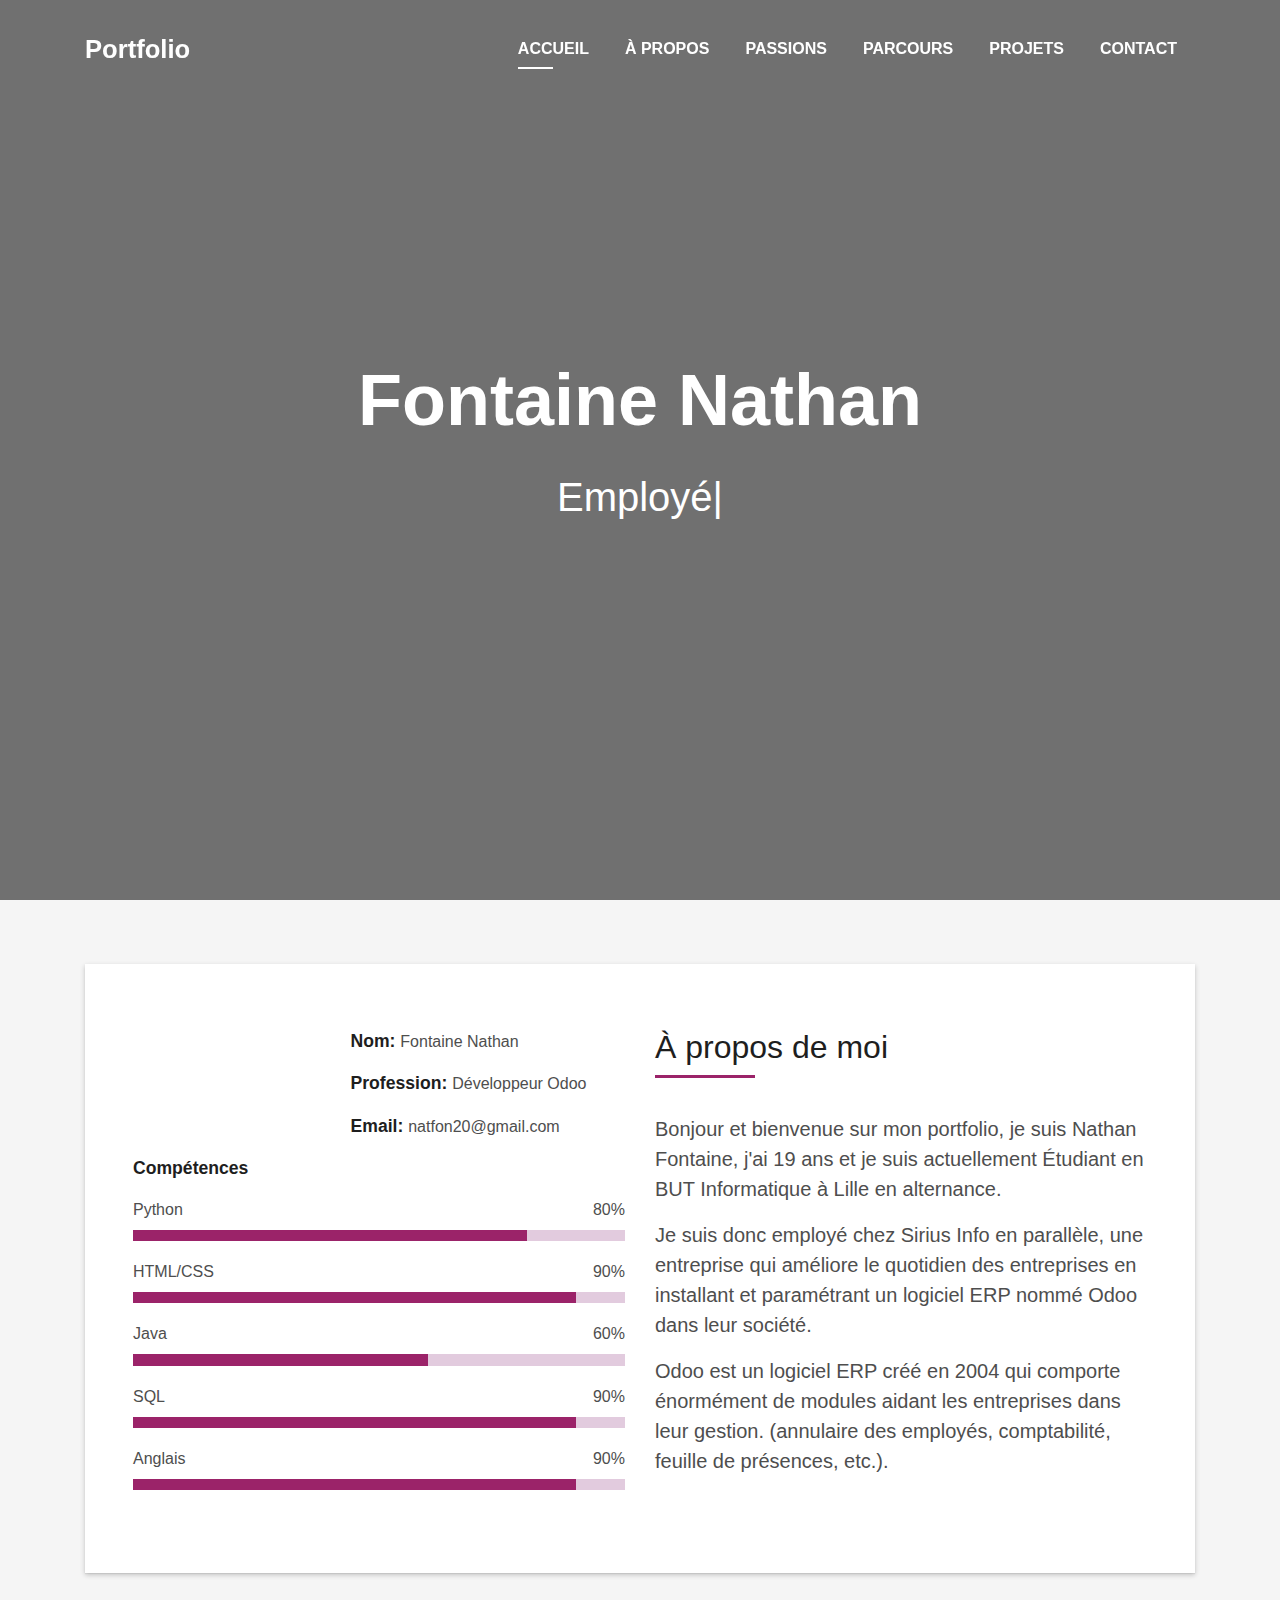
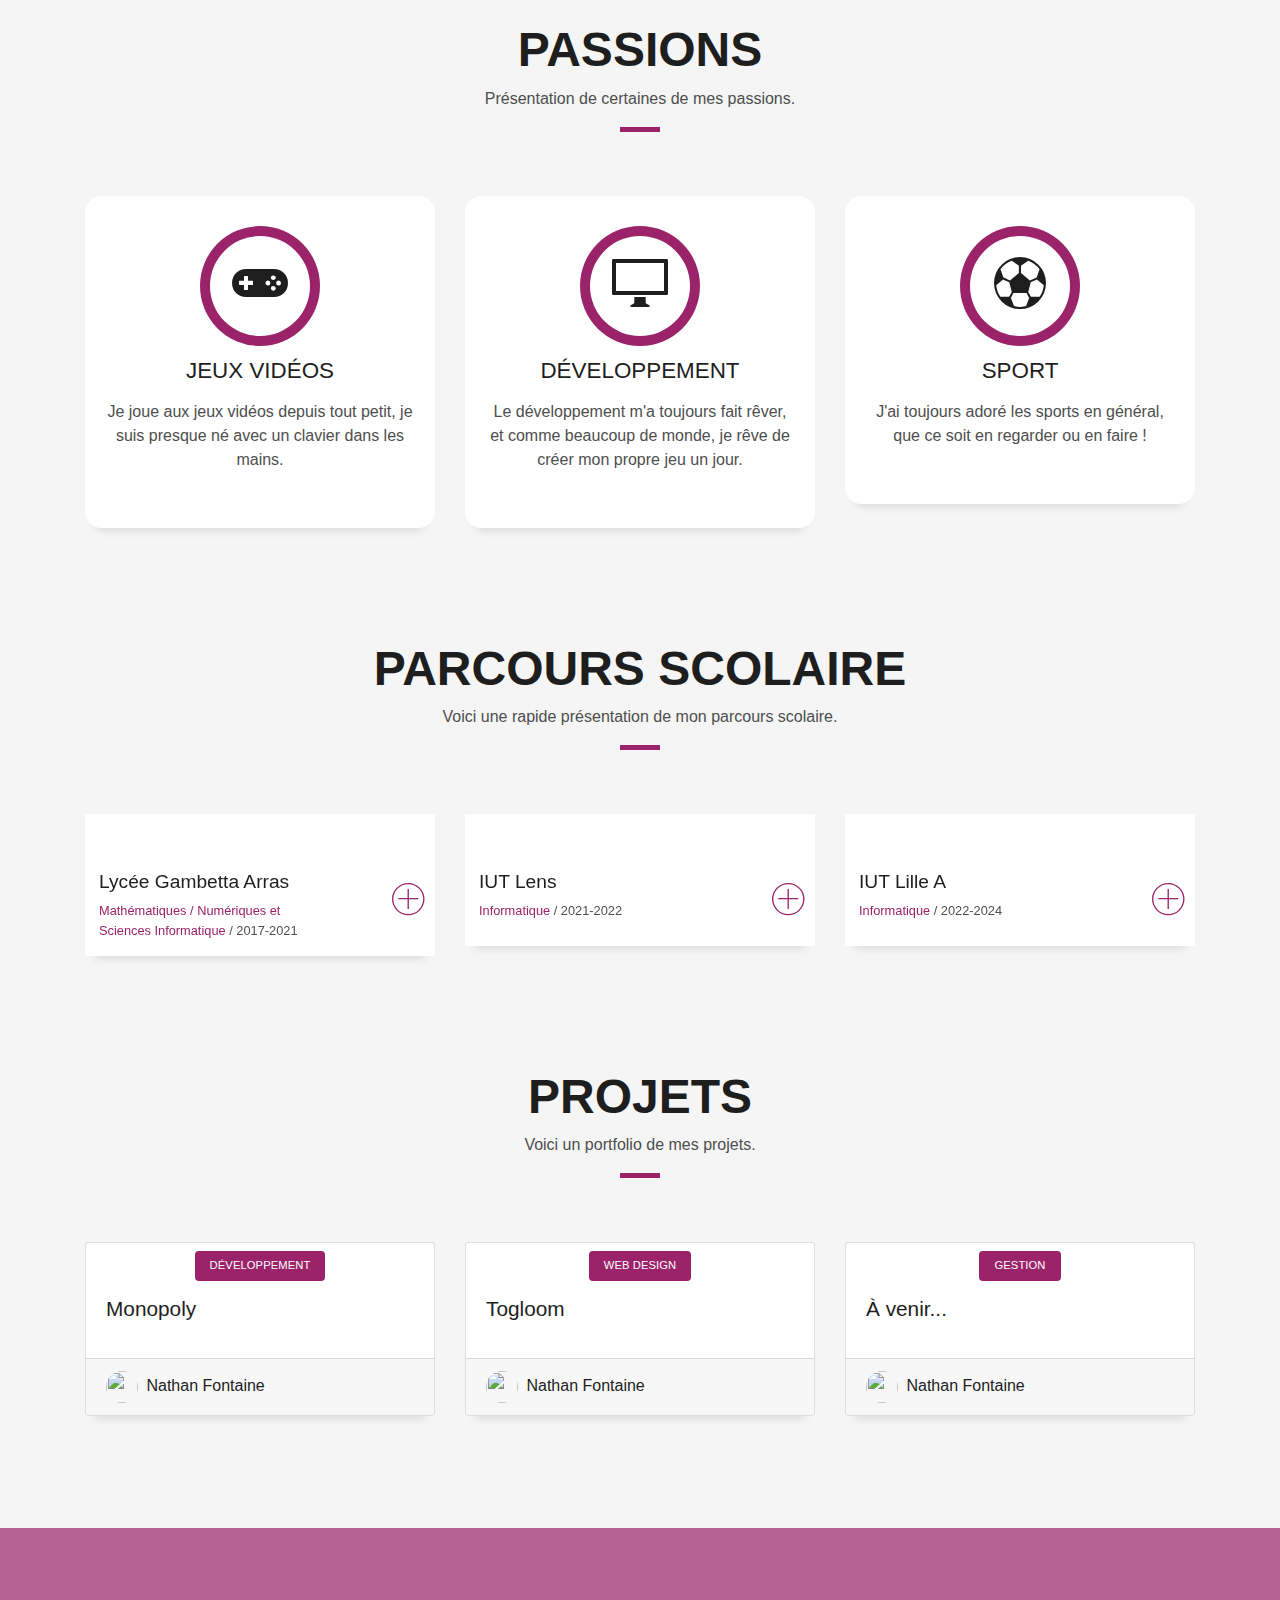
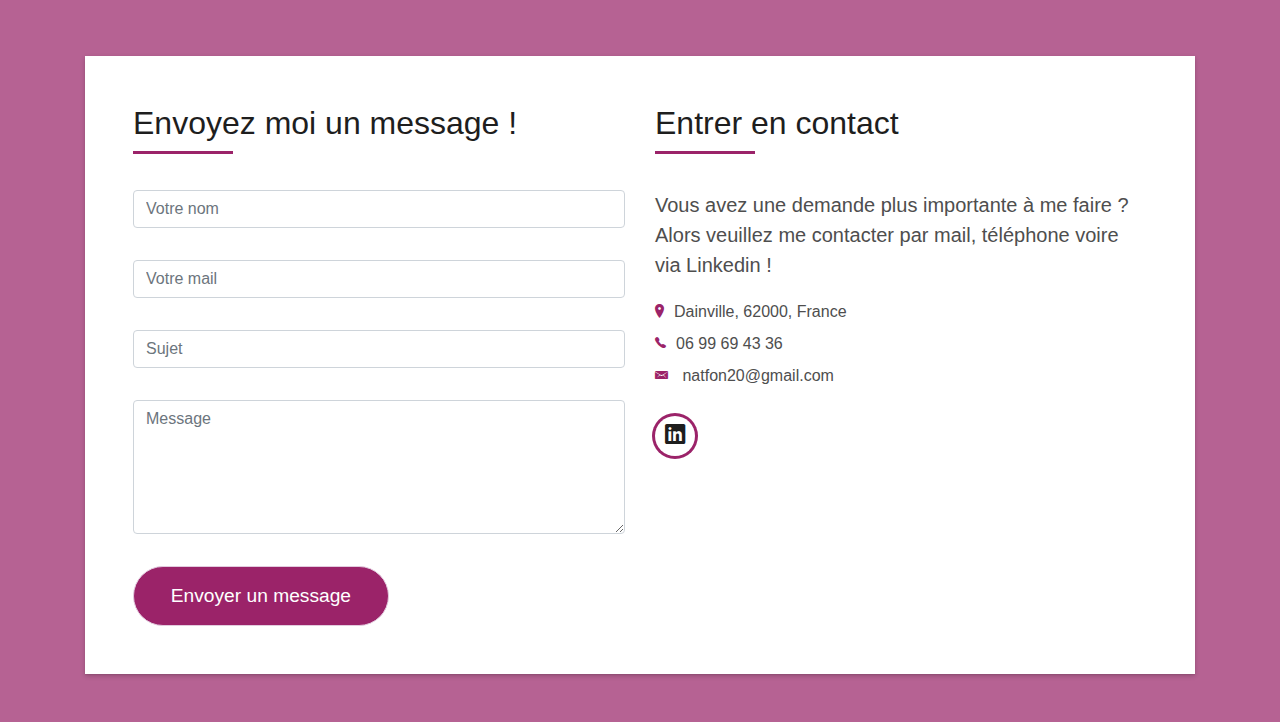
==== commit d2392e5e: "l" ====
--- a/index.html
+++ b/index.html
@@ -2,7 +2,7 @@
 <html lang="en">
 <head>
   <meta charset="utf-8">
-  <title>DevFolio Bootstrap Template</title>
+  <title>Portfolio Nathan Fontaine</title>
   <meta content="width=device-width, initial-scale=1.0" name="viewport">
   <meta content="" name="keywords">
   <meta content="" name="description">
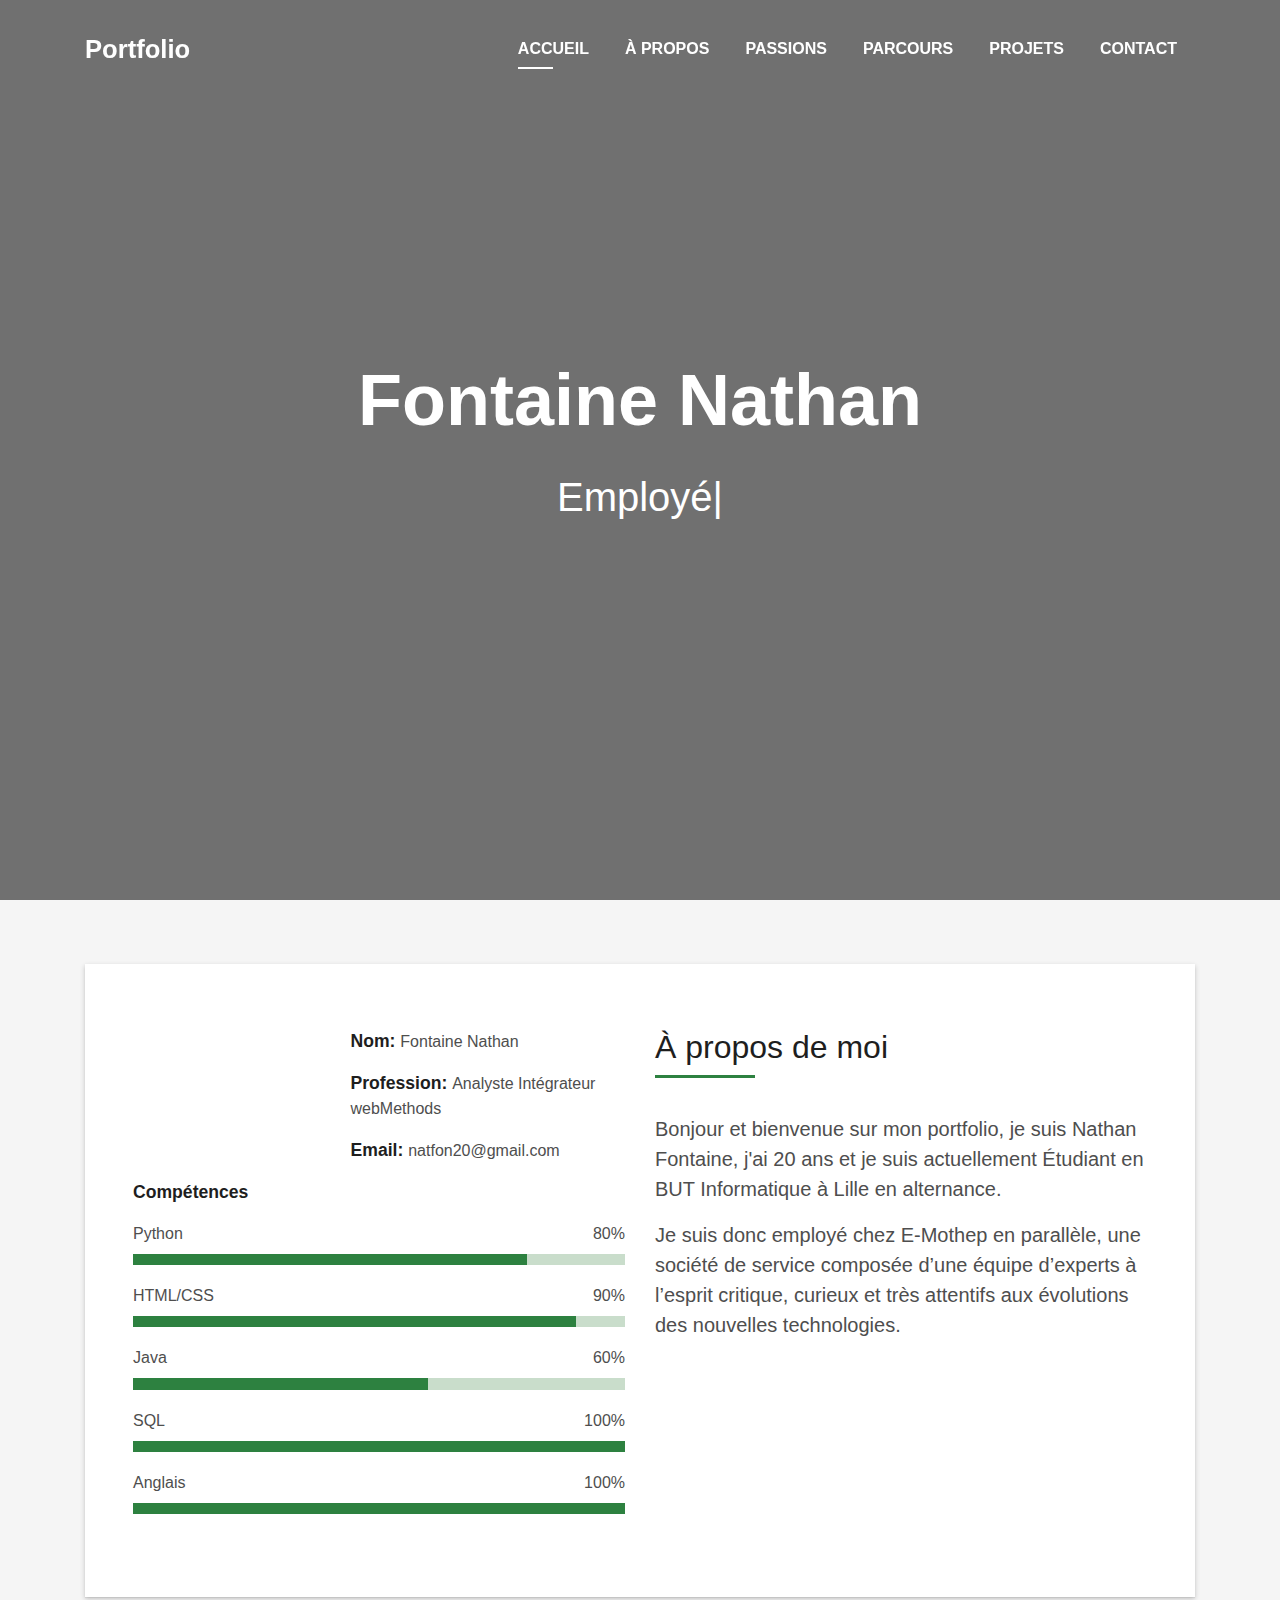
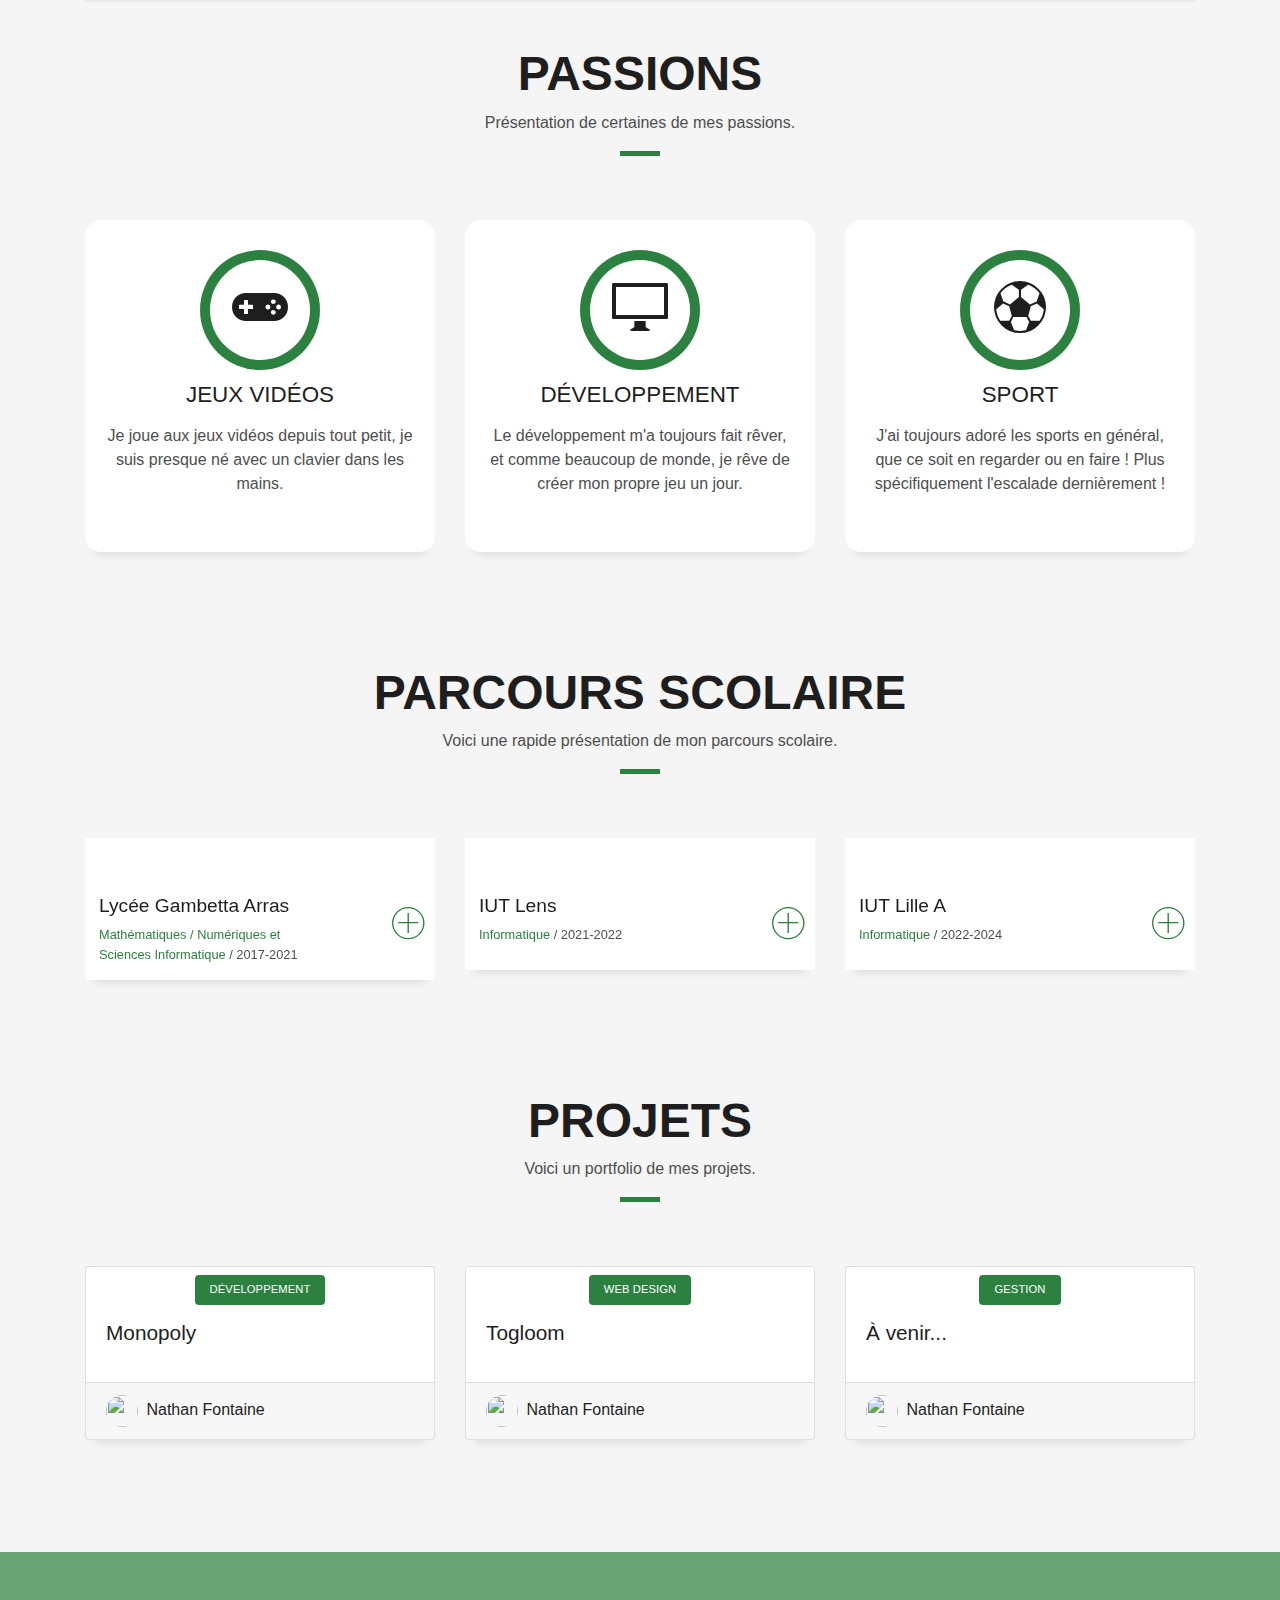
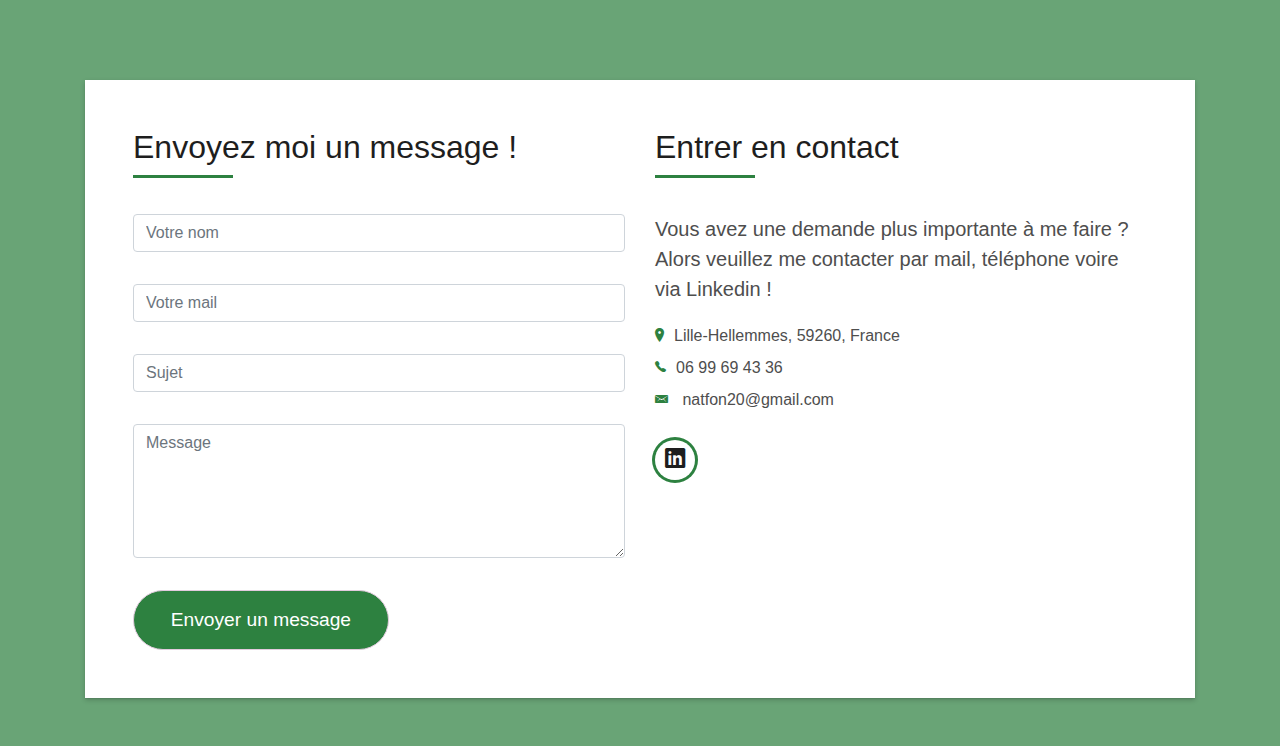
==== commit 4060b7ff: "update" ====
--- a/index.html
+++ b/index.html
@@ -78,7 +78,7 @@
         <div class="container">
           <!--<p class="display-6 color-d">Hello, world!</p>-->
           <h1 class="intro-title mb-4">Fontaine Nathan</h1>
-          <p class="intro-subtitle"><span class="text-slider-items">Employé chez Sirius Info,Développeur Back / Front sur Odoo,Étudiant en BUT Informatique</span><strong class="text-slider"></strong></p>
+          <p class="intro-subtitle"><span class="text-slider-items">Employé chez E-Mothep,Analyste Intégrateur webMethods,Étudiant en BUT Informatique</span><strong class="text-slider"></strong></p>
           <!-- <p class="pt-3"><a class="btn btn-primary btn js-scroll px-4" href="#about" role="button">Learn More</a></p> -->
         </div>
       </div>
@@ -96,13 +96,13 @@
                 <div class="row">
                   <div class="col-sm-6 col-md-5">
                     <div class="about-img">
-                      <img src="https://cdn.discordapp.com/attachments/1031648174995148841/1062897314458509394/image.png" class="img-fluid rounded b-shadow-a" alt="">
+                      <img src="https://cdn.discordapp.com/attachments/1062406643192692736/1246788616882225242/cv.jpg?ex=665da9e2&is=665c5862&hm=f6a62e15c94ae2a227593dd3b90fc5823b136535537b72da352ca40c2d44196d&" class="img-fluid rounded b-shadow-a" alt="">
                     </div>
                   </div>
                   <div class="col-sm-6 col-md-7">
                     <div class="about-info">
                       <p><span class="title-s">Nom: </span> <span>Fontaine Nathan</span></p>
-                      <p><span class="title-s">Profession: </span> <span>Développeur Odoo</span></p>
+                      <p><span class="title-s">Profession: </span> <span>Analyste Intégrateur webMethods</span></p>
                       <p><span class="title-s">Email: </span> <span>natfon20@gmail.com</span></p>
                     </div>
                   </div>
@@ -121,17 +121,17 @@
                   </div>
                   <span>Java</span> <span class="pull-right">60%</span>
                   <div class="progress">
-                    <div class="progress-bar" role="progressbar" style="width: 60%" aria-valuenow="50" aria-valuemin="0"
+                    <div class="progress-bar" role="progressbar" style="width: 60%" aria-valuenow="60" aria-valuemin="0"
                       aria-valuemax="100"></div>
                   </div>
-                  <span>SQL</span> <span class="pull-right">90%</span>
+                  <span>SQL</span> <span class="pull-right">100%</span>
                   <div class="progress">
-                    <div class="progress-bar" role="progressbar" style="width: 90%" aria-valuenow="90" aria-valuemin="0"
+                    <div class="progress-bar" role="progressbar" style="width: 100%" aria-valuenow="100" aria-valuemin="0"
                       aria-valuemax="100"></div>
                   </div>
-                  <span>Anglais</span> <span class="pull-right">90%</span>
+                  <span>Anglais</span> <span class="pull-right">100%</span>
                   <div class="progress">
-                    <div class="progress-bar" role="progressbar" style="width: 90%" aria-valuenow="90" aria-valuemin="0"
+                    <div class="progress-bar" role="progressbar" style="width: 100%" aria-valuenow="100" aria-valuemin="0"
                       aria-valuemax="100"></div>
                   </div>
                 </div>
@@ -145,18 +145,13 @@
                   </div>
                   <p class="lead">
                     Bonjour et bienvenue sur mon portfolio, 
-                    je suis Nathan Fontaine, j'ai 19 ans et je suis actuellement
+                    je suis Nathan Fontaine, j'ai 20 ans et je suis actuellement
                     Étudiant en BUT Informatique à Lille en alternance. 
                   </p>
                   <p class="lead">
-                    Je suis donc employé chez Sirius Info en parallèle, une entreprise
-                    qui améliore le quotidien des entreprises en installant et
-                    paramétrant un logiciel ERP nommé Odoo dans leur société.
-                  </p>
-                  <p class="lead">
-                    Odoo est un logiciel ERP créé en 2004 qui comporte énormément de
-                    modules aidant les entreprises dans leur gestion. (annulaire des employés,
-                    comptabilité, feuille de présences, etc.).
+                    Je suis donc employé chez E-Mothep en parallèle, une société de service
+                     composée d’une équipe d’experts à l’esprit critique, curieux et très 
+                     attentifs aux évolutions des nouvelles technologies.
                   </p>
                 </div>
               </div>
@@ -221,7 +216,7 @@
               <h2 class="s-title">Sport</h2>
               <p class="s-description text-center">
                 J'ai toujours adoré les sports en général, que ce soit en regarder
-                ou en faire !
+                ou en faire ! Plus spécifiquement l'escalade dernièrement !
               </p>
             </div>
           </div>
@@ -489,7 +484,7 @@
                       Alors veuillez me contacter par mail, téléphone voire via Linkedin !
                     </p>
                     <ul class="list-ico">
-                      <li><span class="ion-ios-location"></span>Dainville, 62000, France</li>
+                      <li><span class="ion-ios-location"></span>Lille-Hellemmes, 59260, France</li>
                       <li><span class="ion-ios-telephone"></span>06 99 69 43 36</li>
                       <li><span class="ion-email"></span> natfon20@gmail.com</li>
                     </ul>
--- a/css/style.css
+++ b/css/style.css
@@ -29,7 +29,7 @@
 }
 
 a:hover {
-  color: #9b2369;
+  color: #2d8140;
   text-decoration: none;
   transition: all 0.5s ease-in-out;
 }
@@ -39,7 +39,7 @@
 }
 
 .color-a {
-  color: #9b2369;
+  color: #2d8140;
 }
 
 .color-d {
@@ -90,7 +90,7 @@
 }
 
 .overlay-mf {
-  background-color: #9b2369;
+  background-color: #2d8140;
 }
 
 .overlay-mf {
@@ -160,7 +160,7 @@
 .line-mf {
   width: 40px;
   height: 5px;
-  background-color: #9b2369;
+  background-color: #2d8140;
   margin: 0 auto;
 }
 
@@ -179,7 +179,7 @@
   content: '';
   position: absolute;
   height: 3px;
-  background-color: #9b2369;
+  background-color: #2d8140;
   width: 100px;
   bottom: -12px;
 }
@@ -216,12 +216,12 @@
   border-radius: 50%;
   line-height: 1.4;
   margin: 0 15px 0 0;
-  box-shadow: 0 0 0 3px #9b2369;
+  box-shadow: 0 0 0 3px #2d8140;
   transition: all 500ms ease;
 }
 
 .socials .ico-circle:hover {
-  background-color: #9b2369;
+  background-color: #2d8140;
   color: #fff;
   box-shadow: 0 0 0 3px #e2cbde;
   transition: all 500ms ease;
@@ -246,7 +246,7 @@
 }
 
 .list-ico span {
-  color: #9b2369;
+  color: #2d8140;
   margin-right: 10px;
 }
 
@@ -260,7 +260,7 @@
   line-height: 1.55;
   margin: 0 auto;
   text-align: center;
-  box-shadow: 0 0 0 10px #9b2369;
+  box-shadow: 0 0 0 10px #2d8140;
   display: block;
 }
 
@@ -307,7 +307,7 @@
   position: fixed;
   width: 42px;
   height: 42px;
-  background-color: #9b2369;
+  background-color: #2d8140;
   opacity: .7;
   font-size: 1.6rem;
   line-height: 1.5;
@@ -326,7 +326,7 @@
 .back-to-top {
   position: fixed;
   display: none;
-  background: #9b2369;
+  background: #2d8140;
   color: #fff;
   width: 44px;
   height: 44px;
@@ -364,7 +364,7 @@
   top: calc(50% - 30px);
   left: calc(50% - 30px);
   border: 6px solid #f2f2f2;
-  border-top: 6px solid #9b2369;
+  border-top: 6px solid #2d8140;
   border-radius: 50%;
   width: 60px;
   height: 60px;
@@ -481,26 +481,26 @@
 }
 
 .navbar-b.navbar-reduce .nav-link {
-  color: #9b2369;
+  color: #2d8140;
 }
 
 .navbar-b.navbar-reduce .nav-link:before {
-  background-color: #9b2369;
+  background-color: #2d8140;
 }
 
 .navbar-b.navbar-reduce .nav-link:hover {
-  color: #9b2369;
+  color: #2d8140;
 }
 
 .navbar-b.navbar-reduce .show > .nav-link,
 .navbar-b.navbar-reduce .active > .nav-link,
 .navbar-b.navbar-reduce .nav-link.show,
 .navbar-b.navbar-reduce .nav-link.active {
-  color: #9b2369;
+  color: #2d8140;
 }
 
 .navbar-b.navbar-reduce .navbar-brand {
-  color: #9b2369;
+  color: #2d8140;
 }
 
 .navbar-b.navbar-reduce .navbar-toggler span {
@@ -532,13 +532,13 @@
 }
 
 .navbar-b .dropdown-menu .dropdown-item:hover {
-  background-color: #9b2369;
+  background-color: #2d8140;
   color: #fff;
   transition: all 500ms ease;
 }
 
 .navbar-b .dropdown-menu .dropdown-item.active {
-  background-color: #9b2369;
+  background-color: #2d8140;
 }
 
 /*--/ Hamburger Navbar /--*/
@@ -652,7 +652,7 @@
 
 .intro-single .breadcrumb {
   background-color: transparent;
-  color: #9b2369;
+  color: #2d8140;
 }
 
 .intro-single .breadcrumb .breadcrumb-item:before {
@@ -689,7 +689,7 @@
 }
 
 .skill-mf .progress {
-  background-color: #e2cbde;
+  background-color: #c9ddcb;
   margin: .5rem 0 1.2rem 0;
   border-radius: 0;
   height: .7rem;
@@ -697,7 +697,7 @@
 
 .skill-mf .progress .progress-bar {
   height: .7rem;
-  background-color: #9b2369;
+  background-color: #2d8140;
 }
 
 /*======================================
@@ -714,7 +714,7 @@
 .service-box:hover .ico-circle {
   transition: all 500ms ease;
   color: #fff;
-  background-color: #9b2369;
+  background-color: #2d8140;
   box-shadow: 0 0 0 10px #e2cbde;
 }
 
@@ -799,17 +799,17 @@
 }
 
 .work-content .w-more .w-ctegory {
-  color: #9b2369;
+  color: #2d8140;
 }
 
 .work-content .w-like {
   font-size: 2.5rem;
-  color: #9b2369;
+  color: #2d8140;
   float: right;
 }
 
 .work-content .w-like a {
-  color: #9b2369;
+  color: #2d8140;
 }
 
 .work-content .w-like .num-like {
@@ -852,7 +852,7 @@
 
 .testimonial-box .comit {
   font-size: 2rem;
-  color: #9b2369;
+  color: #2d8140;
   background-color: #fff;
   width: 52px;
   height: 52px;
@@ -885,7 +885,7 @@
   color: #fff;
   padding: 0 15px 5px;
   overflow: hidden;
-  background-color: #9b2369;
+  background-color: #2d8140;
   border-radius: 4px;
 }
 
@@ -939,7 +939,7 @@
 }
 
 .blog-wrapper .post-meta ul {
-  border-left: 4px solid #9b2369;
+  border-left: 4px solid #2d8140;
   margin-top: 1rem;
 }
 
@@ -949,7 +949,7 @@
 }
 
 .blog-wrapper .post-meta ul a {
-  color: #9b2369;
+  color: #2d8140;
 }
 
 .blog-wrapper .post-meta ul span {
@@ -957,7 +957,7 @@
 }
 
 .blog-wrapper .blockquote {
-  border-left: 4px solid #9b2369;
+  border-left: 4px solid #2d8140;
   padding: 18px;
   font-style: italic;
 }
@@ -989,7 +989,7 @@
 }
 
 .box-comments .list-comments a {
-  color: #9b2369;
+  color: #2d8140;
 }
 
 .box-comments .list-comments span {
@@ -1006,7 +1006,7 @@
 .widget-sidebar .sidebar-title {
   font-size: 1.6rem;
   font-weight: 600;
-  border-left: 5px solid #9b2369;
+  border-left: 5px solid #2d8140;
   padding-left: 15px;
   text-transform: uppercase;
   margin-bottom: 1.5rem;
@@ -1023,7 +1023,7 @@
   width: 10px;
   height: 1px;
   left: 0;
-  background-color: #9b2369;
+  background-color: #2d8140;
   top: 20px;
 }
 
@@ -1034,8 +1034,8 @@
 }
 
 .sidebar-search .btn-search {
-  background-color: #9b2369;
-  border-color: #9b2369;
+  background-color: #2d8140;
+  border-color: #2d8140;
   border-radius: 0;
   padding-left: 20px;
   padding-right: 20px;
@@ -1043,7 +1043,7 @@
 
 .widget-tags ul li {
   display: inline-block;
-  background-color: #9b2369;
+  background-color: #2d8140;
   padding: .2rem .6rem;
   margin-bottom: .5rem;
   border-radius: 15px;
@@ -1092,8 +1092,8 @@
 ======================================*/
 
 #sendmessage {
-  color: #9b2369;
-  border: 1px solid #9b2369;
+  color: #2d8140;
+  border: 1px solid #2d8140;
   display: none;
   text-align: center;
   padding: 15px;
@@ -1156,7 +1156,7 @@
 }
 
 .button-a {
-  background-color: #9b2369;
+  background-color: #2d8140;
   color: #fff;
   border-color: #e2cbde;
 }
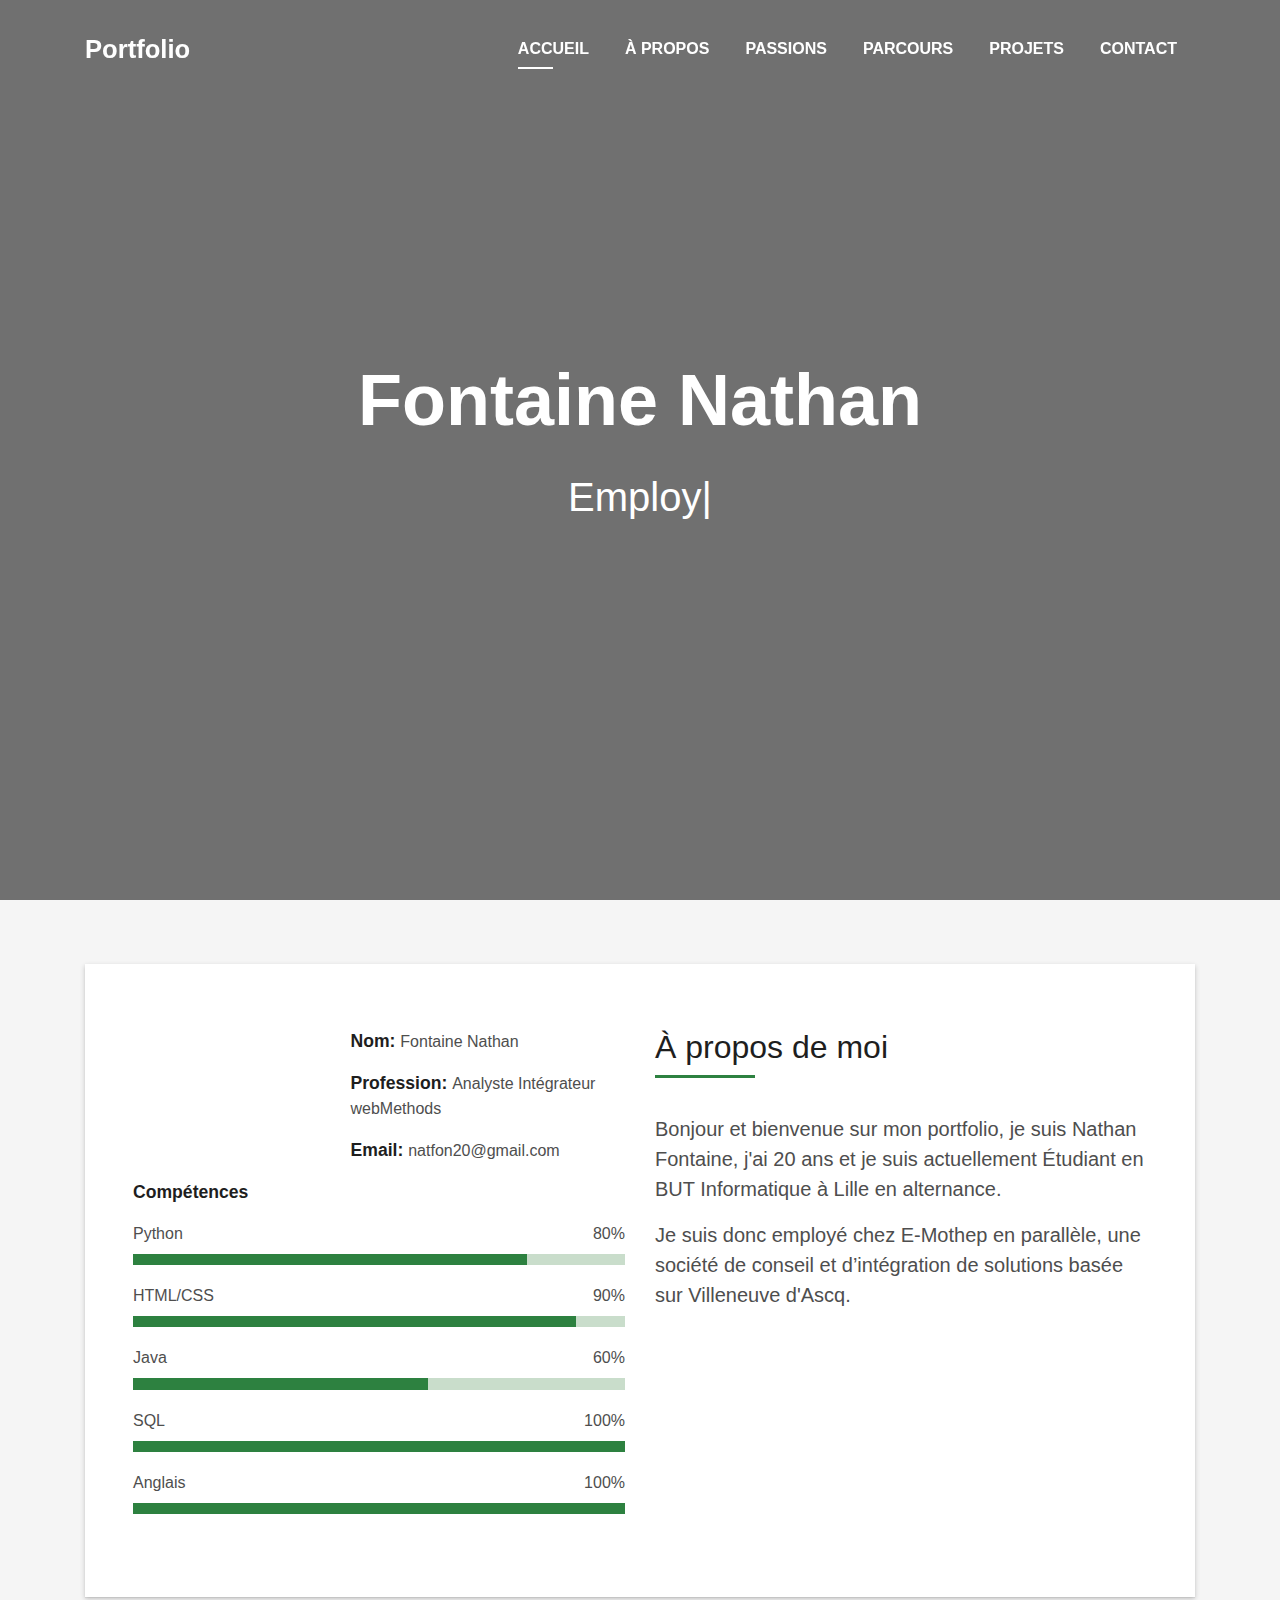
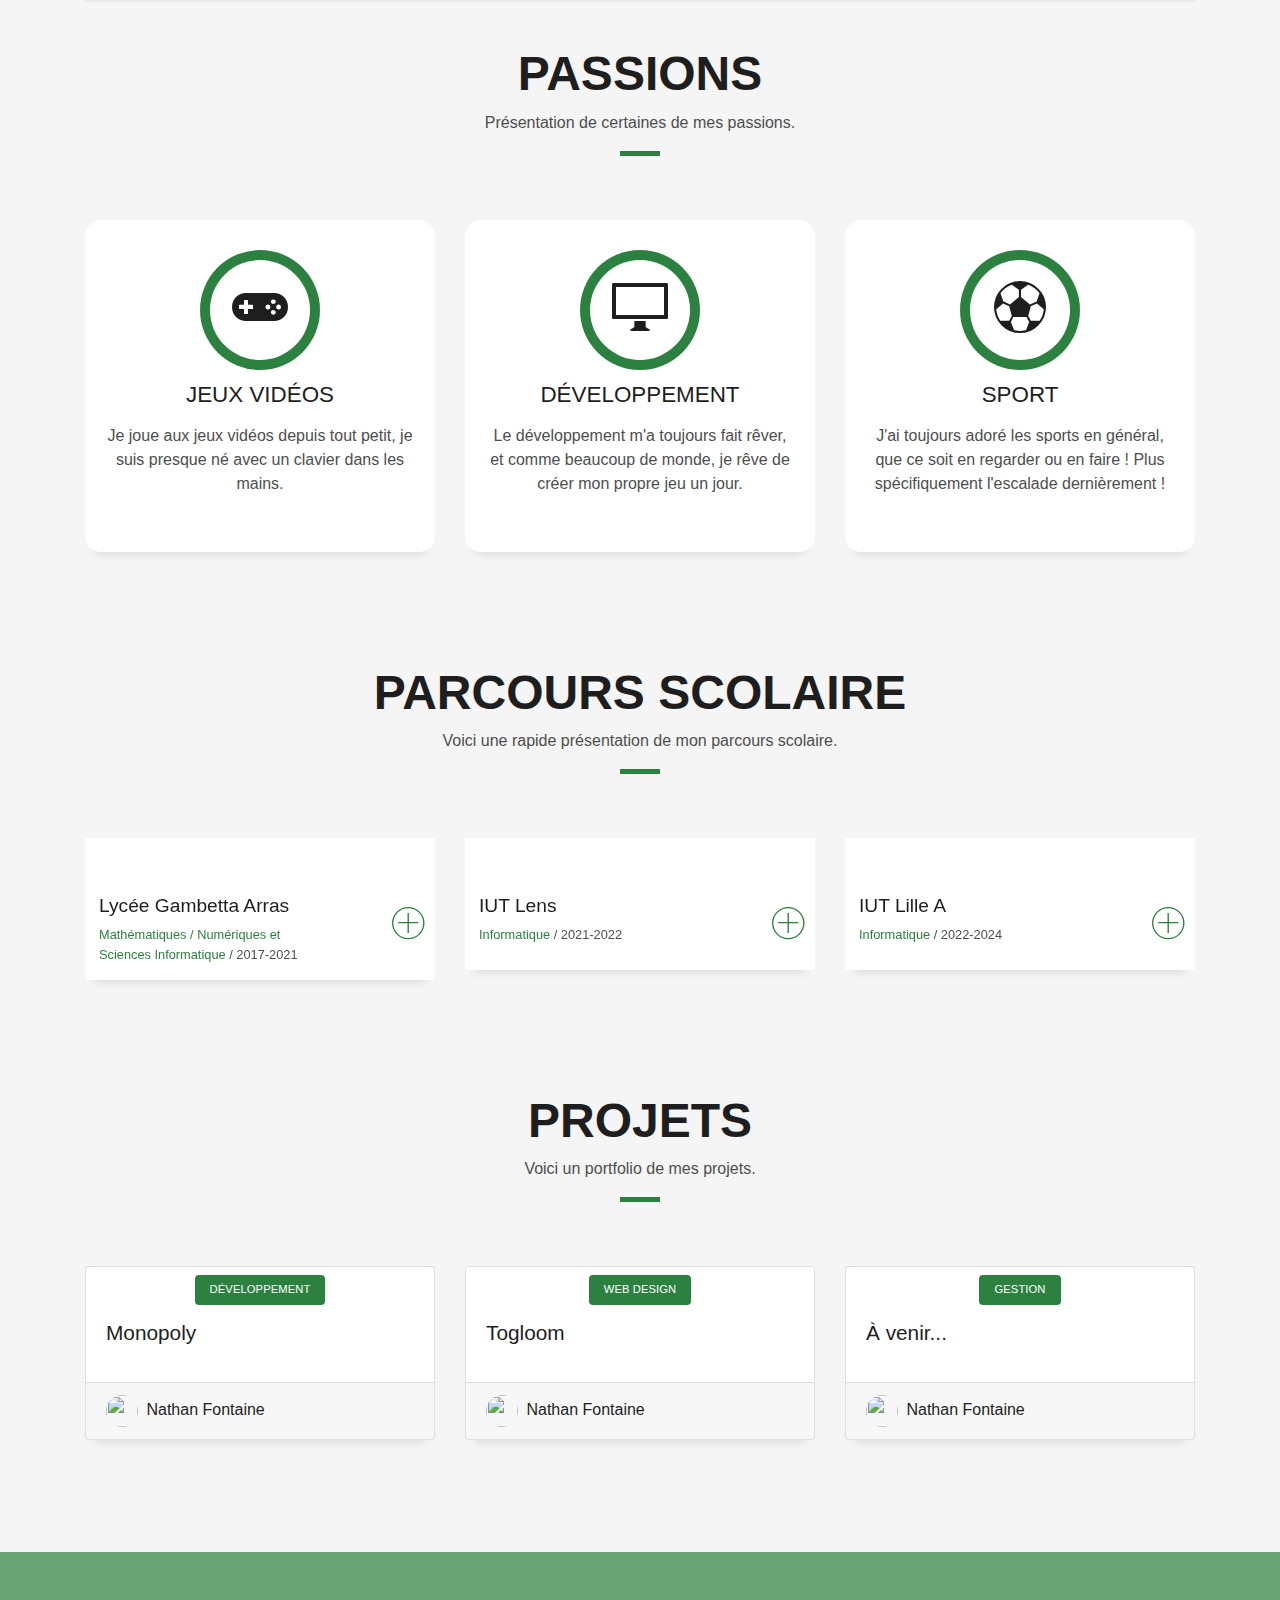
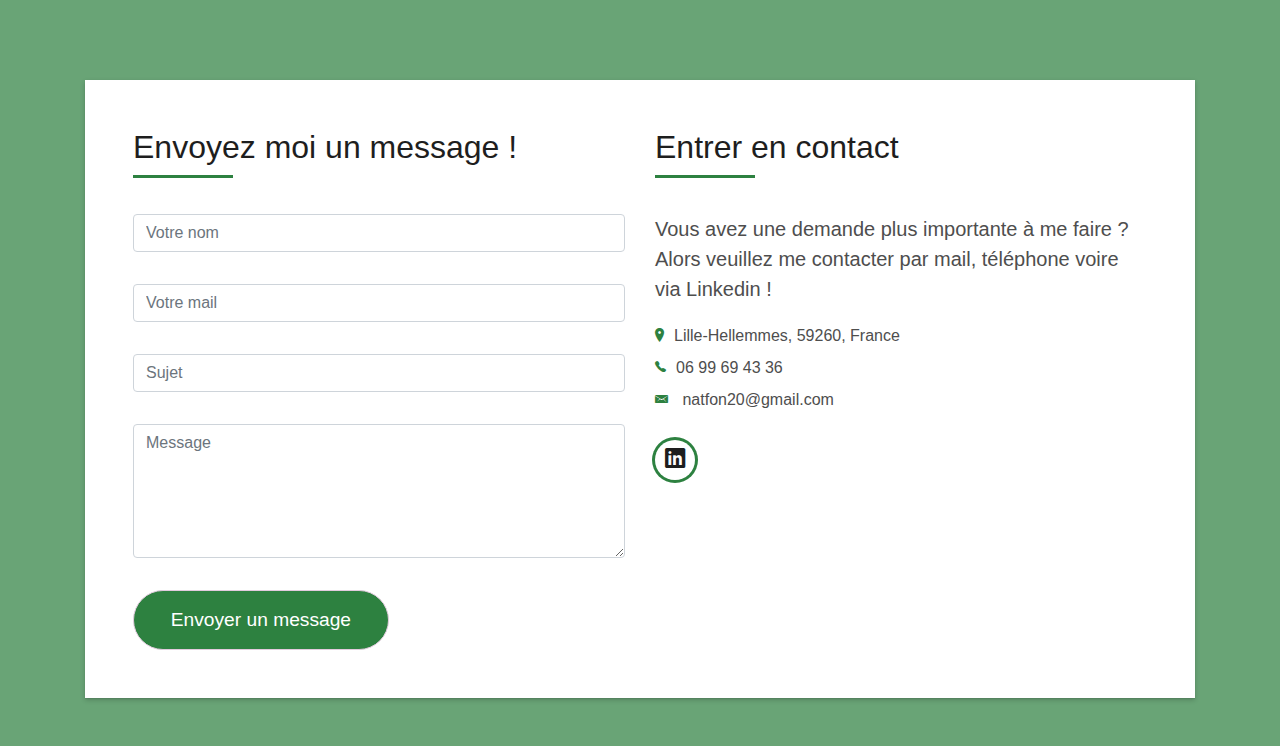
==== commit ed8e7221: "l" ====
--- a/index.html
+++ b/index.html
@@ -149,9 +149,8 @@
                     Étudiant en BUT Informatique à Lille en alternance. 
                   </p>
                   <p class="lead">
-                    Je suis donc employé chez E-Mothep en parallèle, une société de service
-                     composée d’une équipe d’experts à l’esprit critique, curieux et très 
-                     attentifs aux évolutions des nouvelles technologies.
+                    Je suis donc employé chez E-Mothep en parallèle, une société de conseil et d’intégration
+                    de solutions basée sur Villeneuve d'Ascq.
                   </p>
                 </div>
               </div>
--- a/css/style.css
+++ b/css/style.css
@@ -697,7 +697,7 @@
 
 .skill-mf .progress .progress-bar {
   height: .7rem;
-  background-color: #2d8140;
+  background-color: #2d8140; 
 }
 
 /*======================================
